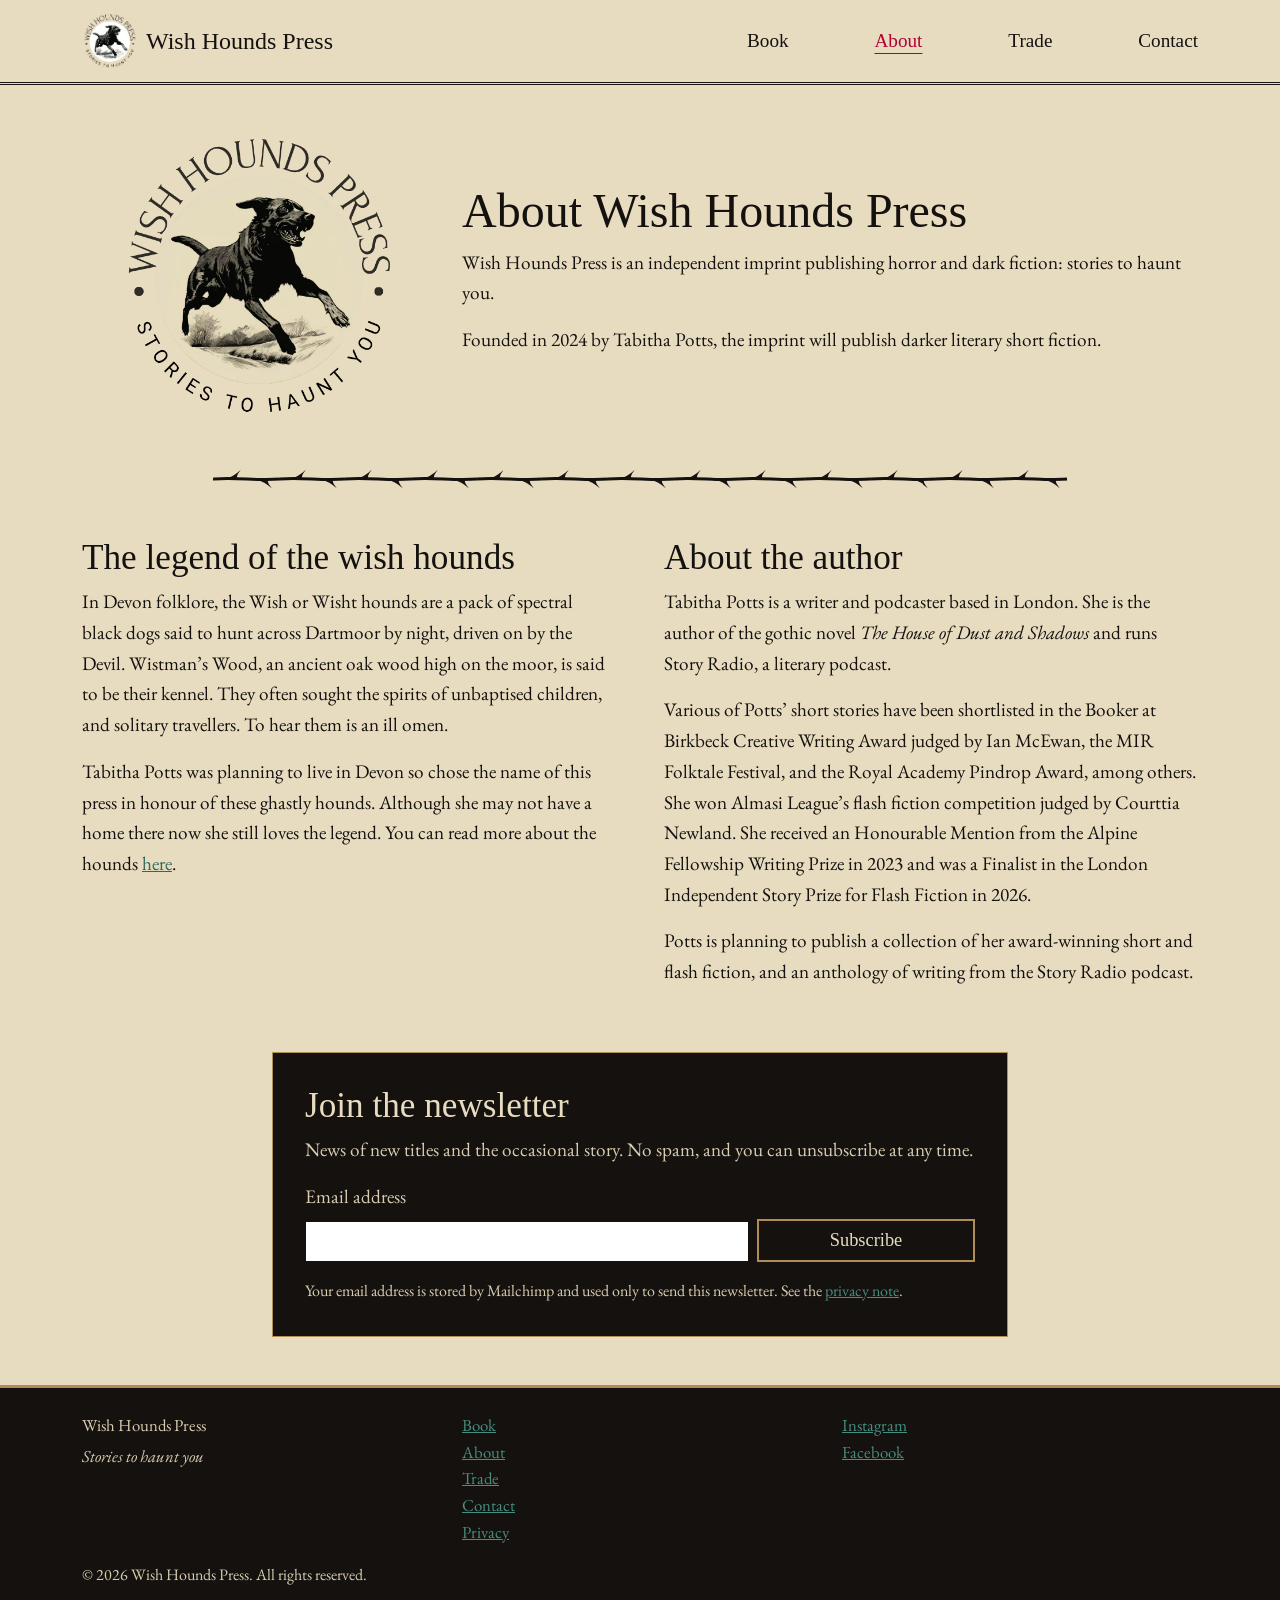
==== about.html @ b77624c5 "Updated text on about.html" ====
<!doctype html>
<html lang="en-GB">
  <head>
    <meta charset="UTF-8" />
    <meta name="viewport" content="width=device-width, initial-scale=1.0" />
    <meta
      name="description"
      content="About Wish Hounds Press, an independent horror imprint named after the ghostly hounds of the Devon moors. Join the newsletter for news of new titles."
    />
    <title>About | Wish Hounds Press</title>
    <link rel="icon" type="image/png" href="assets/images/favicon.png" />

    <!-- Google Fonts: IM Fell English (headings) and EB Garamond (body text) -->
    <link rel="preconnect" href="https://fonts.googleapis.com" />
    <link rel="preconnect" href="https://fonts.gstatic.com" crossorigin />
    <link
      href="https://fonts.googleapis.com/css2?family=EB+Garamond:ital,wght@0,400;0,600;1,400&amp;family=IM+Fell+English:ital@0;1&amp;display=swap"
      rel="stylesheet"
    />

    <!-- Bootstrap CSS first, then our own styles so that ours win -->
    <link
      href="https://cdn.jsdelivr.net/npm/bootstrap@5.3.9/dist/css/bootstrap.min.css"
      rel="stylesheet"
      integrity="sha384-yEPZ7jP9S0QKiUQ0m3jjsO4ProIW7wvR9gXkI7JOGa2XVsw53Yke2bsdkBbjmmiX"
      crossorigin="anonymous"
    />
    <link rel="stylesheet" href="assets/css/styles.css" />
  </head>

  <body>
    <a class="skip-link" href="#main">Skip to main content</a>

    <!-- ===== Header and navbar (the same on every page) ===== -->
    <header class="site-header">
      <nav class="navbar navbar-expand-md" aria-label="Main navigation">
        <div class="container">
          <a
            class="navbar-brand d-flex align-items-center gap-2"
            href="index.html"
          >
            <img
              src="assets/images/whp-logo-new.webp"
              alt=""
              width="56"
              height="56"
            />
            Wish Hounds Press
          </a>
          <button
            class="navbar-toggler"
            type="button"
            data-bs-toggle="collapse"
            data-bs-target="#main-nav"
            aria-controls="main-nav"
            aria-expanded="false"
            aria-label="Toggle navigation"
          >
            <span class="navbar-toggler-icon"></span>
          </button>
          <div class="collapse navbar-collapse" id="main-nav">
            <ul class="navbar-nav ms-auto">
              <li class="nav-item">
                <a class="nav-link" href="index.html">Book</a>
              </li>
              <li class="nav-item">
                <a class="nav-link active" aria-current="page" href="about.html"
                  >About</a
                >
              </li>
              <li class="nav-item">
                <a class="nav-link" href="trade.html">Trade</a>
              </li>
              <li class="nav-item">
                <a class="nav-link" href="contact.html">Contact</a>
              </li>
            </ul>
          </div>
        </div>
      </nav>
    </header>

    <main id="main">
      <section class="section" aria-labelledby="about-title">
        <div class="container">
          <div class="row align-items-center gy-4">
            <!-- Logo and text sit side by side from 992px (lg). Below that the
                 logo stacks above the text, because on tablets the narrow
                 column pushed the logo's lettering against the heading. -->
            <div class="col-lg-4 text-center">
              <img
                src="assets/images/whp-logo-new.webp"
                class="img-fluid about-logo"
                alt="Wish Hounds Press logo: a black hound running across moorland, ringed by the words Wish Hounds Press and Stories to haunt you"
                width="500"
                height="500"
              />
            </div>
            <div class="col-lg-8">
              <h1 id="about-title">About Wish Hounds Press</h1>
              <!-- TODO: this is draft copy. Edit it into your own words. -->
              <p>
                Wish Hounds Press is an independent imprint publishing horror
                and dark fiction: stories to haunt you.
              </p>
              <p>
                Founded in 2024 by Tabitha Potts, the imprint will publish darker literary short fiction.
              </p>
            </div>
          </div>
        </div>
      </section>

      <div class="divider" aria-hidden="true"></div>

      <!-- The legend and the author bio sit side by side from 992px (lg), and stack on
           smaller screens. Each column is its own <section> with its own heading,
           so screen readers still list them as two parts of the page.
           gx-lg-5 widens the gap between the columns; gy-5 spaces them when stacked. -->
      <div class="section">
        <div class="container">
          <div class="row gy-5 gx-lg-5">
            <section class="col-lg-6" aria-labelledby="legend-title">
              <h2 id="legend-title">The legend of the wish hounds</h2>
              <!-- TODO: draft copy from general folklore. Check it and rewrite in your own voice. -->
              <p>
                In Devon folklore, the Wish or Wisht hounds are a pack of
                spectral black dogs said to hunt across Dartmoor by night,
                driven on by the Devil. Wistman’s Wood, an ancient oak wood high
                on the moor, is said to be their kennel. They often sought the
                spirits of unbaptised children, and solitary travellers. To hear
                them is an ill omen.
              </p>
              <p>
                Tabitha Potts was planning to live in Devon so chose the name of
                this press in honour of these ghastly hounds. Although she may
                not have a home there now she still loves the legend. You can
                read more about the hounds
                <a
                  href="https://www.invisibleworks.co.uk/the-wisht-hunt-of-dartmoor/"
                  >here</a>.
              </p>
            </section>

            <section class="col-lg-6" aria-labelledby="author-title">
              <h2 id="author-title">About the author</h2>
              <!-- TODO: draft bio. Check every detail, and add an author photo if you would like one. -->
              <p>
                Tabitha Potts is a writer and podcaster based in London. She is
                the author of the gothic novel
                <em>The House of Dust and Shadows</em> and runs Story Radio, a
                literary podcast.
              </p>
              <p>
                Various of Potts’ short stories have been shortlisted in the
                Booker at Birkbeck Creative Writing Award judged by Ian McEwan,
                the MIR Folktale Festival, and the Royal Academy Pindrop Award,
                among others. She won Almasi League’s flash fiction competition
                judged by Courttia Newland. She received an Honourable Mention
                from the Alpine Fellowship Writing Prize in 2023 and was a
                Finalist in the London Independent Story Prize for Flash Fiction
                in 2026.
              </p>
              <p>
                Potts is planning to publish a collection of her award-winning
                short and flash fiction, and an anthology of writing from the
                Story Radio podcast.
              </p>
            </section>
          </div>
        </div>
      </div>

      <!-- ===== Newsletter (Mailchimp) ===== -->
      <section
        class="section pt-0"
        id="newsletter"
        aria-labelledby="newsletter-title"
      >
        <div class="container">
          <div class="row justify-content-center">
            <div class="col-lg-8">
              <div class="panel-dark">
                <h2 id="newsletter-title">Join the newsletter</h2>
                <p>
                  News of new titles and the occasional story. No spam, and you
                  can unsubscribe at any time.
                </p>

                <!-- TODO: this form does not send anything yet.
                                 In Mailchimp, go to Audience > Signup forms > Embedded forms and copy the form's "action" address.
                                 Paste it in place of the # below. Mailchimp expects the email field to be named EMAIL. -->
                <form action="#" method="post" target="_blank">
                  <div class="row g-2 align-items-end">
                    <div class="col-sm-8">
                      <label for="newsletter-email" class="form-label"
                        >Email address</label
                      >
                      <input
                        type="email"
                        class="form-control"
                        id="newsletter-email"
                        name="EMAIL"
                        autocomplete="email"
                        required
                      />
                    </div>
                    <div class="col-sm-4">
                      <button type="submit" class="btn btn-brass w-100">
                        Subscribe
                      </button>
                    </div>
                  </div>
                </form>

                <p class="small-print mt-3 mb-0">
                  Your email address is stored by Mailchimp and used only to
                  send this newsletter. See the
                  <a href="contact.html#privacy">privacy note</a>.
                </p>
              </div>
            </div>
          </div>
        </div>
      </section>
    </main>

    <!-- ===== Footer (the same on every page) ===== -->
    <footer class="site-footer py-4">
      <div class="container">
        <div class="row gy-3">
          <div class="col-md-4">
            <p class="mb-1">Wish Hounds Press</p>
            <p class="mb-0"><em>Stories to haunt you</em></p>
          </div>
          <div class="col-md-4">
            <ul class="list-unstyled mb-0">
              <li><a href="index.html">Book</a></li>
              <li><a href="about.html">About</a></li>
              <li><a href="trade.html">Trade</a></li>
              <li><a href="contact.html">Contact</a></li>
              <li><a href="contact.html#privacy">Privacy</a></li>
            </ul>
          </div>
          <div class="col-md-4">
            <!-- TODO: replace each # with the real profile address, and delete any you do not use -->
            <ul class="list-unstyled mb-0">
              <li>
                <a
                  href="#"
                  target="_blank"
                  rel="noopener"
                  aria-label="Wish Hounds Press on Instagram (opens in a new tab)"
                  >Instagram</a
                >
              </li>
              <li>
                <a
                  href="#"
                  target="_blank"
                  rel="noopener"
                  aria-label="Wish Hounds Press on Facebook (opens in a new tab)"
                  >Facebook</a
                >
              </li>
            </ul>
          </div>
        </div>
        <p class="small-print mt-3 mb-0">
          &copy; 2026 Wish Hounds Press. All rights reserved.
        </p>
      </div>
    </footer>

    <!-- Bootstrap JavaScript: needed for the mobile menu and the story modals -->
    <script
      src="https://cdn.jsdelivr.net/npm/bootstrap@5.3.9/dist/js/bootstrap.bundle.min.js"
      integrity="sha384-WyOxWvTyr1QaMPfiPJSv76iReVthorl5uWlFtZPyK0IEB0hGzo9y5Bp9mYanr8Bu"
      crossorigin="anonymous"
    ></script>
  </body>
</html>
---- assets/css/styles.css ----
/* ==========================================================================
   Wish Hounds Press: custom styles
   Bootstrap handles layout (grid, navbar, cards, modals).
   This file handles the "old book" look: colours, fonts and small details.
   ========================================================================== */

/* 1. Colour variables
   --------------------------------------------------------------------------
   Change a colour here and it changes everywhere it is used.

   Contrast rules (WCAG AA needs 4.5:1 for normal text):
   - near-black on parchment and parchment on near-black: 13.8:1
   - cover red on parchment: 5.3:1 (fine)
   - deep teal and deep brass on parchment: about 4.5:1 (fine, just)
   - brass on near-black: 6.1:1, cover teal on near-black: 4.9:1 (fine)
   - DO NOT use cover red as text on near-black
   - DO NOT use brass or cover teal as text on parchment
   - DO NOT use deep teal as text on soft parchment (3.9:1)
*/
:root {
    --parchment: #E8DCC0;
    --soft-parchment: #D8CDB0;
    --near-black: #14110F;
    --cover-red: #B10034;
    --deep-teal: #2F6B5C;
    --deep-brass: #7A5C2E;
    --brass: #B08D57;
    --cover-teal: #468F7E;

    --font-heading: "IM Fell English", Georgia, "Times New Roman", serif;
    --font-body: "EB Garamond", Georgia, "Times New Roman", serif;
}

/* 2. Base
   -------------------------------------------------------------------------- */
body {
    background-color: var(--parchment);
    color: var(--near-black);
    font-family: var(--font-body);
    font-size: 1.2rem;
    line-height: 1.6;
}

h1,
h2,
h3,
.navbar-brand {
    font-family: var(--font-heading);
}

h1 {
    font-size: 2.4rem;
}

h2 {
    font-size: 1.9rem;
}

a {
    color: var(--deep-teal);
}

a:hover,
a:focus {
    color: var(--cover-red);
}

/* A clear focus outline for keyboard users */
a:focus-visible,
button:focus-visible,
.btn:focus-visible,
input:focus-visible,
select:focus-visible,
textarea:focus-visible {
    outline: 3px solid var(--cover-red);
    outline-offset: 2px;
    box-shadow: none;
}

/* "Skip to main content" link: hidden until a keyboard user tabs to it */
.skip-link {
    position: absolute;
    left: -9999px;
    top: 0;
    background-color: var(--near-black);
    color: var(--parchment);
    padding: 0.5rem 1rem;
    z-index: 2000;
}

.skip-link:focus {
    left: 0;
    color: var(--parchment);
}

.section {
    padding-top: 3rem;
    padding-bottom: 3rem;
}

.tagline {
    color: var(--cover-red);
    font-family: var(--font-heading);
    font-style: italic;
    font-size: 1.4rem;
}

.small-print {
    font-size: 1rem;
}

/* 3. Ornamental divider
   --------------------------------------------------------------------------
   A thorny stem in the style of the cover's vines.
   A small SVG tile (a gently curving stem with one thorn above and one below)
   repeats along the line. It is used as a mask, so the colour comes from
   background-color and stays tied to the palette variables.
   The SVG is written into the CSS (a data URI) because browsers block masks
   loaded from separate files when the site is opened straight from disk.
   (A leaf cut from the cover is saved as assets/images/divider-leaf.webp
   for possible use elsewhere.)
*/
.divider {
    height: 20px;
    /* Two-thirds of the page width on wide screens, but never shorter
       than 30rem, and never wider than the screen on phones.
       Read from the inside out: max() picks the larger of 30rem and 2/3,
       then min() stops that going past 100%. */
    width: min(100%, max(30rem, 66.667%));
    margin: 0 auto;
    background-color: var(--near-black);
    mask-image: url("data:image/svg+xml,%3Csvg xmlns='http://www.w3.org/2000/svg' width='64' height='20' viewBox='0 0 64 20' preserveAspectRatio='none'%3E%3Cpath d='M0 10C21 8 43 12 64 10' fill='none' stroke='black' stroke-width='3'/%3E%3Cpath d='M11 9.8Q19 7.8 26 0.8Q21 7.4 22.5 9.3Z'/%3E%3Cpath d='M41 10.7Q49 12.6 56 19.2Q51 12.7 52.5 10.7Z'/%3E%3C/svg%3E");
    /* "round" stretches the tiles slightly so a whole number fits,
       which avoids half-thorns at the ends */
    mask-repeat: round no-repeat;
    mask-size: 64px 20px;
    mask-position: center;
}

/* 4. Navbar
   -------------------------------------------------------------------------- */
.site-header {
    border-bottom: 3px double var(--near-black);
}

.navbar-brand {
    color: var(--near-black);
    font-size: 1.5rem;
}

.navbar-brand img {
    /* Lets the logo's white background blend into the parchment */
    mix-blend-mode: multiply;
}

.navbar .nav-link {
    color: var(--near-black);
    font-family: var(--font-heading);
    font-size: 1.2rem;
}

.navbar .nav-link:hover,
.navbar .nav-link:focus,
.navbar .nav-link.active {
    color: var(--cover-red);
}

.navbar .nav-link.active {
    text-decoration: underline;
    text-underline-offset: 0.3em;
}

.navbar-toggler {
    border-color: var(--near-black);
}

/* Tablets: a little more space between the nav links */
@media (min-width: 768px) {
    .navbar-nav {
        gap: 0.75rem;
    }
}

/* Large screens: the nav spans the same width as the right-hand column
   of the Trade page (col-lg-5), so "Book" lines up with the start of that
   column and the links spread out evenly across it.
   container-type lets cqw measure the container's width:
   100cqw is the full content width, and the column starts 7/12 of the way
   across (allowing for Bootstrap's 1.5rem gutter). */
@media (min-width: 992px) {
    .site-header .navbar > .container {
        container-type: inline-size;
    }

    .navbar-nav {
        width: calc(100cqw - 7 / 12 * (100cqw + 1.5rem));
        justify-content: space-between;
        gap: 0;
    }

    /* Remove the outer padding so the text sits on the column edges */
    .navbar-expand-md .navbar-nav .nav-item:first-child .nav-link {
        padding-left: 0;
    }

    .navbar-expand-md .navbar-nav .nav-item:last-child .nav-link {
        padding-right: 0;
    }
}

/* 5. Buttons
   -------------------------------------------------------------------------- */
.btn {
    font-family: var(--font-heading);
    font-size: 1.15rem;
    border-radius: 0;
}

/* Main call to action: parchment text on cover red (5.3:1) */
.btn-buy {
    background-color: var(--cover-red);
    border: 2px solid var(--cover-red);
    color: var(--parchment);
}

.btn-buy:hover,
.btn-buy:focus {
    background-color: var(--near-black);
    border-color: var(--near-black);
    color: var(--parchment);
}

/* Secondary button for use on parchment */
.btn-outline-ink {
    background-color: transparent;
    border: 2px solid var(--near-black);
    color: var(--near-black);
}

.btn-outline-ink:hover,
.btn-outline-ink:focus {
    background-color: var(--near-black);
    color: var(--parchment);
}

/* Button for use on near-black cards and modals */
.btn-brass {
    background-color: transparent;
    border: 2px solid var(--brass);
    color: var(--parchment);
}

.btn-brass:hover,
.btn-brass:focus {
    background-color: var(--brass);
    border-color: var(--brass);
    color: var(--near-black);
}

/* The three buy buttons beside the cover.
   A flex column stretches its children by default, so all three buttons
   take the width of the column and match each other. min-width gives the
   short labels some presence. */
.buy-buttons {
    min-width: 9rem;
}

/* 6. Hero (top of the Book page)
   -------------------------------------------------------------------------- */
/* The video is portrait (9:16), like a phone screen.
   Its width is whichever is smaller: the full column, or the width that makes
   it 80% of the screen height. So it fills a phone but never overflows a laptop. */
.hero-figure {
    width: min(100%, calc(80vh * 9 / 16));
    width: min(100%, calc(80svh * 9 / 16)); /* svh ignores the phone's address bar; older browsers use the line above */
    margin-inline: auto;
}

.hero-video {
    aspect-ratio: 9 / 16;
    border: 2px solid var(--near-black);
    background-color: var(--near-black);
}

.hero-video video {
    display: block;
    width: 100%;
    height: 100%;
    object-fit: cover;
}

/* Book cover beside the buy buttons.
   A fixed width keeps it small; height: auto keeps the cover's proportions.
   The border and shadow lift it off the parchment like a real book. */
.buy-cover {
    width: 140px;
    height: auto;
    flex-shrink: 0; /* stops the cover being squeezed on narrow screens */
    border: 1px solid var(--near-black);
    box-shadow: 4px 4px 0 rgba(20, 17, 15, 0.25);
}

@media (min-width: 768px) {
    .buy-cover {
        width: 160px;
    }
}

/* Reviews (the slides in the hero reviews slider).
   Bootstrap's blockquote classes set the size; these lines add the old-book look:
   a brass rule down the left, italic quote text and a near-black source line. */
.review {
    margin: 1.5rem 0;
    padding-left: 1rem;
    border-left: 3px solid var(--deep-brass);
}

.review .blockquote {
    font-style: italic;
}

/* Centred reviews: a side rule looks lopsided on centred text,
   so use short brass rules above and below the quote instead. */
.text-center .review {
    padding: 1rem 0;
    border-left: none;
    border-top: 1px solid var(--deep-brass);
    border-bottom: 1px solid var(--deep-brass);
    max-width: 34rem;
    margin-left: auto;
    margin-right: auto;
}

.review .blockquote p:last-child {
    margin-bottom: 0;
}

.review .blockquote-footer {
    color: var(--near-black);
    margin-bottom: 0;
}

/* Reviews slider: the old-book look.
   No rules above or below: the quote marks frame each review, and the thorn
   divider below the hero already separates it from the next section.
   The single rules on each review are switched off inside the slider. */
.review-carousel {
    max-width: 34rem;
    margin-left: auto;
    margin-right: auto;
    padding: 1rem 0 1.5rem;
}

.review-carousel .review,
.text-center .review-carousel .review {
    margin: 0;
    width: 100%;
    padding: 0 2.75rem; /* room for the arrows, so they never sit on the text */
    border: none;
}

/* A fixed minimum height, with the quote centred inside it,
   stops the page jumping when a longer or shorter quote fades in. */
.review-carousel .carousel-item {
    min-height: 21rem; /* phones: the longest quote wraps onto more lines */
}

@media (min-width: 576px) {
    .review-carousel .carousel-item {
        min-height: 15rem;
    }
}

.review-carousel .carousel-item.active,
.review-carousel .carousel-item-next,
.review-carousel .carousel-item-prev {
    display: flex;
    align-items: center;
    justify-content: center;
}

/* Large brass quotation marks in the heading font: an opening mark in the
   top-left corner and a closing mark in the bottom-right corner, framing the quote.
   The padding makes room for them above and below the text.
   The second content line ("/ empty") tells screen readers not to read them out;
   older browsers ignore that line and use the first. */
.review-carousel .blockquote {
    position: relative;
    padding: 1.75rem 1.25rem;
    margin-bottom: 0.5rem;
}

.review-carousel .blockquote::before,
.review-carousel .blockquote::after {
    position: absolute;
    font-family: var(--font-heading);
    font-size: 3.5rem;
    line-height: 1;
    color: var(--brass);
}

.review-carousel .blockquote::before {
    content: "\201C";
    content: "\201C" / "";
    top: -0.25rem;
    left: 0;
}

.review-carousel .blockquote::after {
    content: "\201D";
    content: "\201D" / "";
    bottom: -1.6rem;
    right: 0;
}

/* Small capitals for the source line, as in old printed books.
   Bootstrap puts a dash before every blockquote-footer; content: none removes it. */
.review-carousel .blockquote-footer {
    font-variant: small-caps;
    letter-spacing: 0.03em;
    margin-top: 0.5rem;
}

.review-carousel .blockquote-footer::before {
    content: none;
}

/* Narrow arrows in deep brass. Bootstrap's arrows are white SVG pictures set as
   background images, so we swap in the same arrow shapes filled with deep brass (%237A5C2E
   is #7A5C2E written for a URL). Full opacity keeps them clear enough to see (WCAG 1.4.11). */
.review-carousel .carousel-control-prev,
.review-carousel .carousel-control-next {
    width: 2.5rem;
    opacity: 0.85;
}

.review-carousel .carousel-control-prev:hover,
.review-carousel .carousel-control-next:hover,
.review-carousel .carousel-control-prev:focus,
.review-carousel .carousel-control-next:focus {
    opacity: 1;
}

.review-carousel .carousel-control-prev-icon {
    background-image: url("data:image/svg+xml,%3csvg xmlns='http://www.w3.org/2000/svg' viewBox='0 0 16 16' fill='%237A5C2E'%3e%3cpath d='M11.354 1.646a.5.5 0 0 1 0 .708L5.707 8l5.647 5.646a.5.5 0 0 1-.708.708l-6-6a.5.5 0 0 1 0-.708l6-6a.5.5 0 0 1 .708 0'/%3e%3c/svg%3e");
}

.review-carousel .carousel-control-next-icon {
    background-image: url("data:image/svg+xml,%3csvg xmlns='http://www.w3.org/2000/svg' viewBox='0 0 16 16' fill='%237A5C2E'%3e%3cpath d='M4.646 1.646a.5.5 0 0 1 .708 0l6 6a.5.5 0 0 1 0 .708l-6 6a.5.5 0 0 1-.708-.708L10.293 8 4.646 2.354a.5.5 0 0 1 0-.708'/%3e%3c/svg%3e");
}

.review-carousel .carousel-control-prev-icon,
.review-carousel .carousel-control-next-icon {
    width: 1.5rem;
    height: 1.5rem;
}

/* Dots: moved below the quote (Bootstrap places them on top of the slide)
   and turned into crow feathers: an outline feather for each review,
   and a solid one for the review on show.
   The feather is an SVG used as a mask on ::before, so the colour comes from
   background-color (deep brass, clear enough to see: WCAG 1.4.11). The mask sits
   on ::before rather than the button so it never clips the keyboard focus outline.
   Each button is 24px square, big enough to tap (WCAG 2.5.8). */
.review-carousel .carousel-indicators {
    position: static;
    margin: 0.75rem 0 0;
    gap: 0.5rem;
}

.review-carousel .carousel-indicators [data-bs-target] {
    position: relative;
    width: 1.5rem;
    height: 1.5rem;
    margin: 0;
    border: 0;
    background-color: transparent;
    opacity: 1;
    transition: transform 0.2s ease;
}

.review-carousel .carousel-indicators [data-bs-target]::before {
    content: "";
    position: absolute;
    inset: 0;
    background-color: var(--deep-brass);
    -webkit-mask: url("data:image/svg+xml,%3Csvg xmlns='http://www.w3.org/2000/svg' viewBox='0 0 24 24' fill='none' stroke='black' stroke-width='1.2' stroke-linejoin='round' stroke-linecap='round'%3E%3Cg transform='rotate(30 12 12)'%3E%3Cpath d='M12.4 2C16 5 16.8 9 15.6 11L13.6 11.6L15.4 12.6C14.8 15.5 13.8 17.6 12.4 19Z'/%3E%3Cpath d='M11.6 2.5C8.4 5.5 7.8 8.5 8.4 10L10.4 10.4L8.6 11.8C9 14.5 10.2 17 11.6 19Z'/%3E%3Cpath d='M12 19V23'/%3E%3C/g%3E%3C/svg%3E") center / contain no-repeat;
    mask: url("data:image/svg+xml,%3Csvg xmlns='http://www.w3.org/2000/svg' viewBox='0 0 24 24' fill='none' stroke='black' stroke-width='1.2' stroke-linejoin='round' stroke-linecap='round'%3E%3Cg transform='rotate(30 12 12)'%3E%3Cpath d='M12.4 2C16 5 16.8 9 15.6 11L13.6 11.6L15.4 12.6C14.8 15.5 13.8 17.6 12.4 19Z'/%3E%3Cpath d='M11.6 2.5C8.4 5.5 7.8 8.5 8.4 10L10.4 10.4L8.6 11.8C9 14.5 10.2 17 11.6 19Z'/%3E%3Cpath d='M12 19V23'/%3E%3C/g%3E%3C/svg%3E") center / contain no-repeat;
}

/* The review on show: the same feather, filled in */
.review-carousel .carousel-indicators .active::before {
    -webkit-mask: url("data:image/svg+xml,%3Csvg xmlns='http://www.w3.org/2000/svg' viewBox='0 0 24 24' fill='black'%3E%3Cg transform='rotate(30 12 12)'%3E%3Cpath d='M12.5 1.8C16.4 5 17.2 9 15.9 11.2L13.9 11.7L15.7 12.8C15 15.7 14 17.8 12.5 19.4Z'/%3E%3Cpath d='M11.5 2.2C8 5.4 7.4 8.5 8.1 10.1L10.1 10.5L8.3 11.9C8.7 14.7 10 17.2 11.5 19.4Z'/%3E%3Cpath d='M12 18.5V23' stroke='black' stroke-width='1.2' stroke-linecap='round'/%3E%3C/g%3E%3C/svg%3E") center / contain no-repeat;
    mask: url("data:image/svg+xml,%3Csvg xmlns='http://www.w3.org/2000/svg' viewBox='0 0 24 24' fill='black'%3E%3Cg transform='rotate(30 12 12)'%3E%3Cpath d='M12.5 1.8C16.4 5 17.2 9 15.9 11.2L13.9 11.7L15.7 12.8C15 15.7 14 17.8 12.5 19.4Z'/%3E%3Cpath d='M11.5 2.2C8 5.4 7.4 8.5 8.1 10.1L10.1 10.5L8.3 11.9C8.7 14.7 10 17.2 11.5 19.4Z'/%3E%3Cpath d='M12 18.5V23' stroke='black' stroke-width='1.2' stroke-linecap='round'/%3E%3C/g%3E%3C/svg%3E") center / contain no-repeat;
}

/* A little flutter when you point at a feather */
.review-carousel .carousel-indicators [data-bs-target]:hover {
    transform: rotate(-12deg);
}

@media (prefers-reduced-motion: reduce) {
    .review-carousel .carousel-indicators [data-bs-target] {
        transition: none;
    }
}

/* 7. Story cards
   -------------------------------------------------------------------------- */
.story-card {
    background-color: var(--near-black);
    color: var(--soft-parchment);
    border: 1px solid var(--brass);
    border-radius: 0;
}

.story-card .card-img-top {
    /* Keeps every title plate the same shape, even if the files differ slightly */
    aspect-ratio: 2 / 3;
    height: auto;
    object-fit: cover;
    background-color: var(--near-black);
    border-bottom: 3px solid var(--cover-teal);
    border-radius: 0;
}

.story-card .card-title {
    color: var(--parchment);
    font-size: 1.5rem;
}

/* 8. Story modals
   -------------------------------------------------------------------------- */
.story-modal .modal-content {
    background-color: var(--near-black);
    color: var(--soft-parchment);
    border: 1px solid var(--brass);
    border-radius: 0;
}

.story-modal .modal-header,
.story-modal .modal-footer {
    border-color: var(--brass);
}

.story-modal .modal-title {
    color: var(--parchment);
    font-size: 1.7rem;
}

/* Drop cap on the first paragraph of each sample */
.story-modal .modal-body p:first-of-type::first-letter {
    color: var(--brass);
    float: left;
    font-family: var(--font-heading);
    font-size: 3.4rem;
    line-height: 0.9;
    padding-right: 0.4rem;
}

/* Audio sample at the top of a story modal.
   color-scheme: dark asks the browser to draw its built-in player in dark colours,
   so it sits on the near-black modal. Brass on near-black passes contrast (6.1:1). */
.story-audio {
    margin: 0 0 1.5rem;
    padding-bottom: 1.25rem;
    border-bottom: 1px solid var(--brass);
}

.story-audio figcaption {
    color: var(--brass);
    font-family: var(--font-heading);
    margin-bottom: 0.5rem;
}

.story-audio audio {
    display: block;
    width: 100%;
    color-scheme: dark;
}

/* 9. Dark panel (coming soon, newsletter)
   -------------------------------------------------------------------------- */
.panel-dark {
    background-color: var(--near-black);
    color: var(--soft-parchment);
    border: 1px solid var(--brass);
    padding: 2rem;
}

.panel-dark h2,
.panel-dark h3 {
    color: var(--parchment);
}

.panel-dark a {
    color: var(--cover-teal);
}

.panel-dark a:hover,
.panel-dark a:focus {
    color: var(--parchment);
}

/* 10. About page
   -------------------------------------------------------------------------- */
.about-logo {
    max-width: 18rem;
    mix-blend-mode: multiply;
}

/* 11. Forms (newsletter and contact)
   -------------------------------------------------------------------------- */
.form-control,
.form-select {
    background-color: #fff;
    border: 1px solid var(--near-black);
    border-radius: 0;
    color: var(--near-black);
    font-family: var(--font-body);
    font-size: 1.15rem;
}

.form-control:focus,
.form-select:focus {
    border-color: var(--cover-red);
    box-shadow: none;
}

/* The success and error messages under the contact form */
.form-message {
    border: 2px solid var(--near-black);
    border-radius: 0;
    padding: 1rem;
}

.form-message-success {
    background-color: var(--deep-teal);
    color: var(--parchment);
}

.form-message-error {
    background-color: var(--cover-red);
    color: var(--parchment);
}

/* The trade information list */
.trade-list dt {
    font-family: var(--font-heading);
    font-weight: normal;
    color: var(--deep-brass);
}

/* 12. Footer
   -------------------------------------------------------------------------- */
.site-footer {
    background-color: var(--near-black);
    color: var(--soft-parchment);
    border-top: 3px solid var(--brass);
    font-size: 1.05rem;
}

.site-footer a {
    color: var(--cover-teal);
}

.site-footer a:hover,
.site-footer a:focus {
    color: var(--parchment);
}

/* 13. Larger screens
   --------------------------------------------------------------------------
   Mobile first: everything above is the phone layout.
   These rules only add to it on wider screens.
*/
@media (min-width: 768px) {
    h1 {
        font-size: 3rem;
    }

    h2 {
        font-size: 2.2rem;
    }
}

/* When six cards sit in one row they are narrow, so the text is a little smaller */
@media (min-width: 1400px) {
    .story-card .card-title {
        font-size: 1.3rem;
    }

    .story-card .card-text {
        font-size: 1.05rem;
    }
}
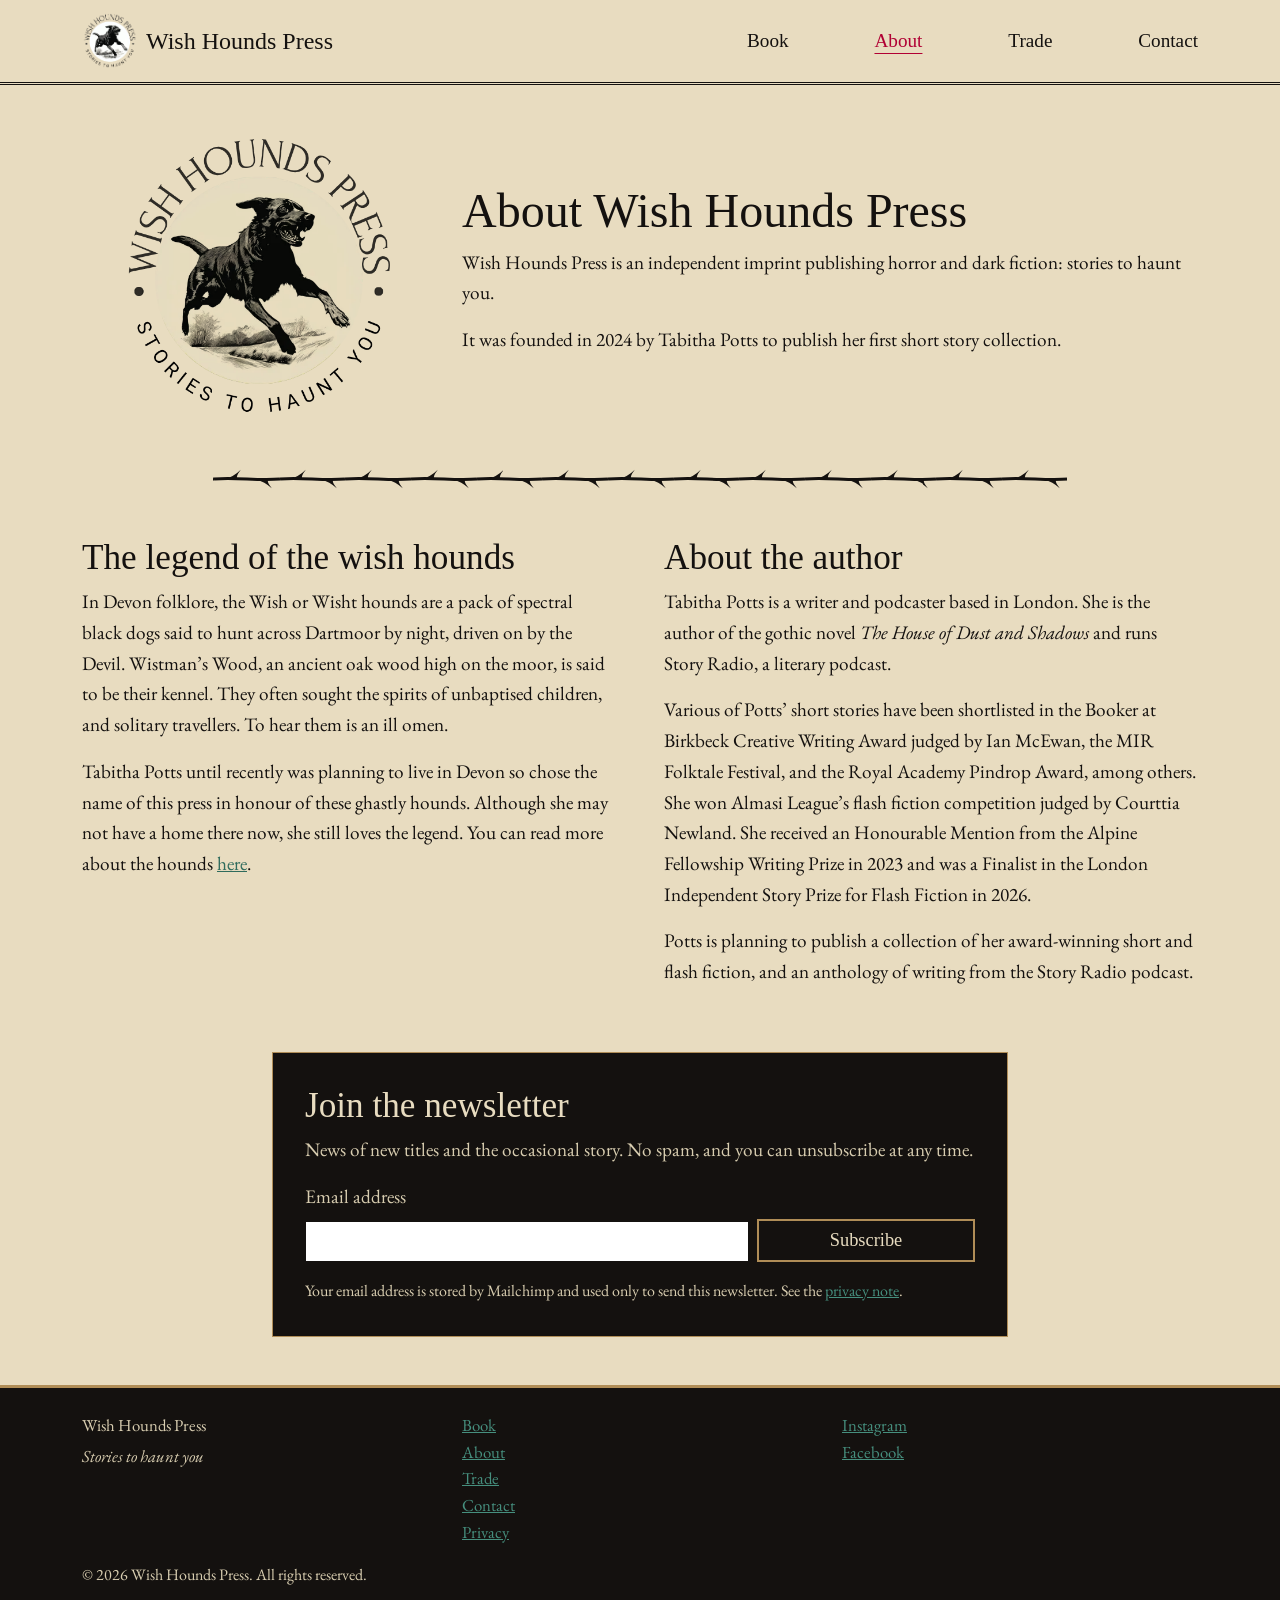
==== commit 3b2635d5: "Edit About page imprint and legend wording" ====
--- a/about.html
+++ b/about.html
@@ -104,7 +104,7 @@
                 and dark fiction: stories to haunt you.
               </p>
               <p>
-                Founded in 2024 by Tabitha Potts, the imprint will publish darker literary short fiction.
+                It was founded in 2024 by Tabitha Potts to publish her first short story collection.
               </p>
             </div>
           </div>
@@ -132,9 +132,9 @@
                 them is an ill omen.
               </p>
               <p>
-                Tabitha Potts was planning to live in Devon so chose the name of
+                Tabitha Potts until recently was planning to live in Devon so chose the name of
                 this press in honour of these ghastly hounds. Although she may
-                not have a home there now she still loves the legend. You can
+                not have a home there now, she still loves the legend. You can
                 read more about the hounds
                 <a
                   href="https://www.invisibleworks.co.uk/the-wisht-hunt-of-dartmoor/"
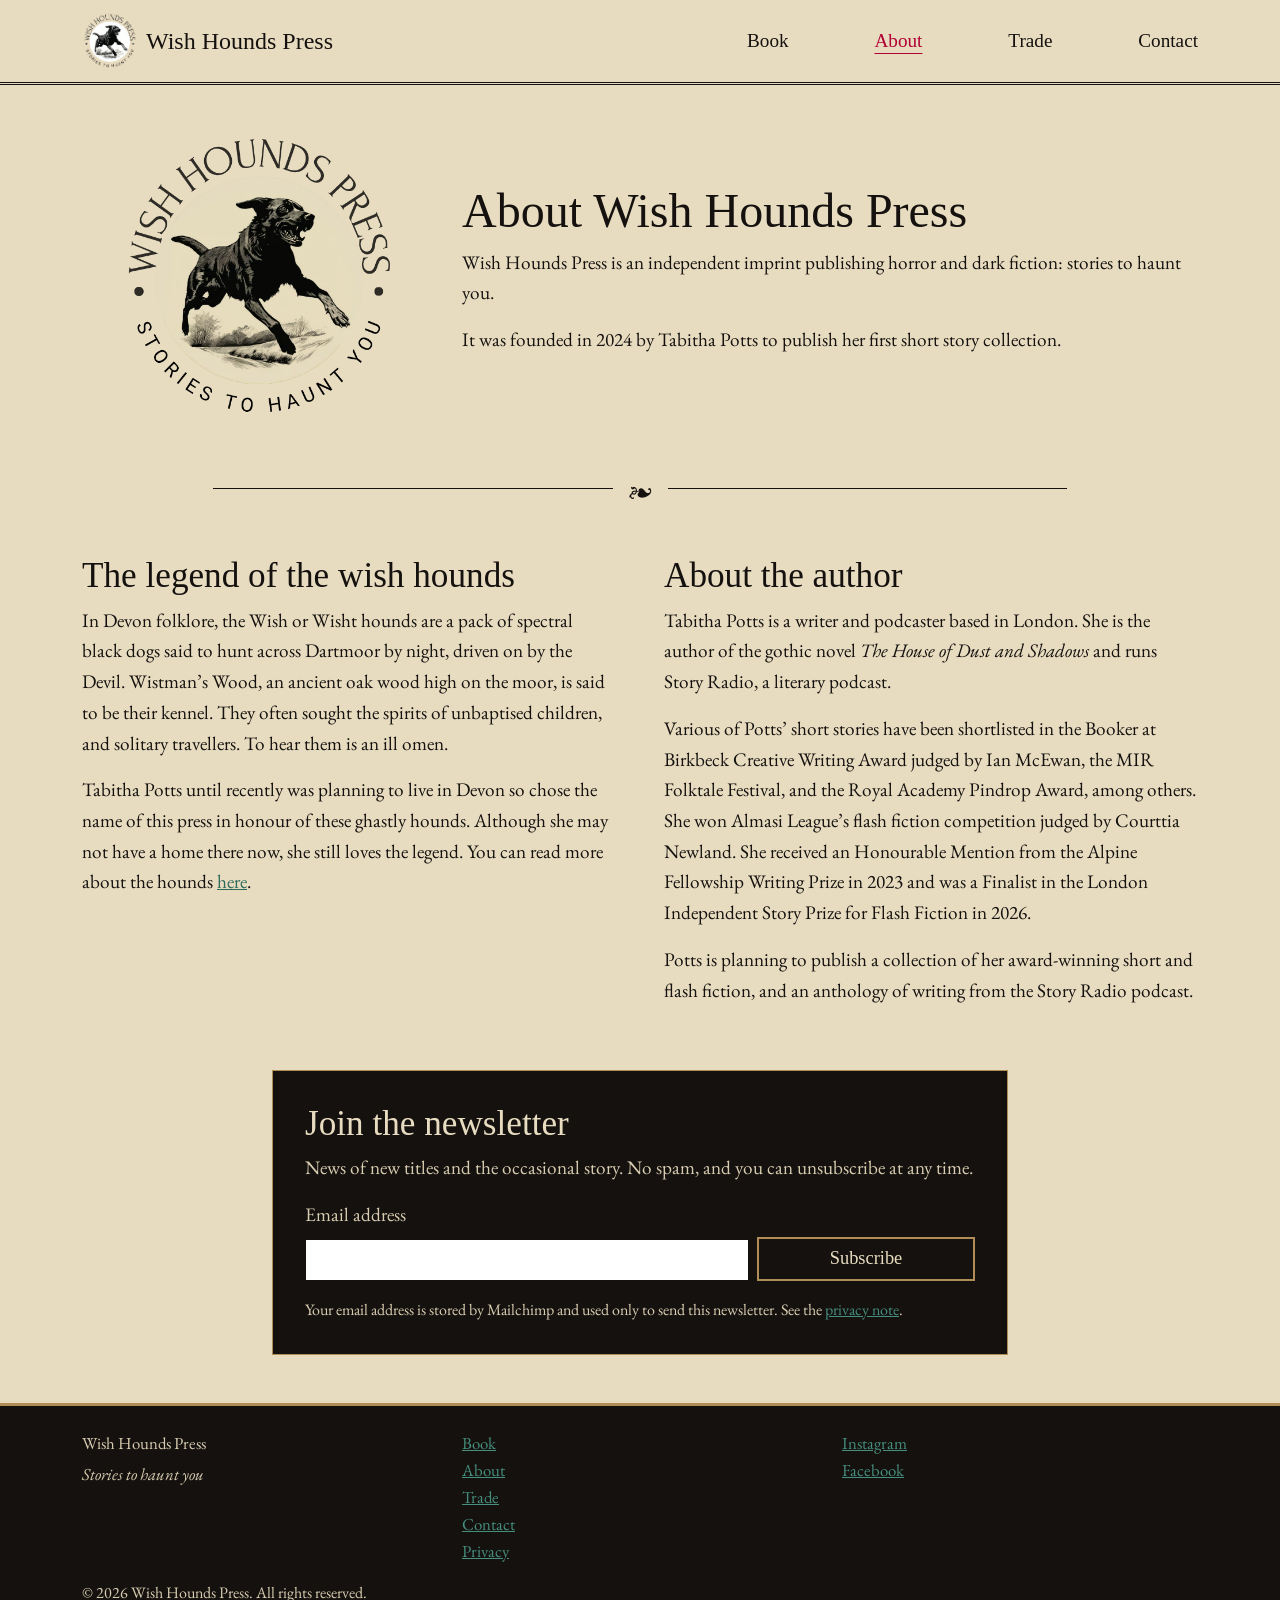
==== commit b1540586: "Swap the thorny stem divider back to a printer's flower rule The SVG mask was too complex to explain" ====
--- a/about.html
+++ b/about.html
@@ -111,7 +111,7 @@
         </div>
       </section>
 
-      <div class="divider" aria-hidden="true"></div>
+      <div class="divider" aria-hidden="true">&#10087;</div>
 
       <!-- The legend and the author bio sit side by side from 992px (lg), and stack on
            smaller screens. Each column is its own <section> with its own heading,
--- a/assets/css/styles.css
+++ b/assets/css/styles.css
@@ -111,30 +111,30 @@
 
 /* 3. Ornamental divider
    --------------------------------------------------------------------------
-   A thorny stem in the style of the cover's vines.
-   A small SVG tile (a gently curving stem with one thorn above and one below)
-   repeats along the line. It is used as a mask, so the colour comes from
-   background-color and stays tied to the palette variables.
-   The SVG is written into the CSS (a data URI) because browsers block masks
-   loaded from separate files when the site is opened straight from disk.
-   (A leaf cut from the cover is saved as assets/images/divider-leaf.webp
-   for possible use elsewhere.)
+   A plain rule with a printer's flower (the character ❧) in the middle.
+   display: flex lines up three things in a row: a line, the flower, a line.
+   ::before and ::after add an empty box on each side of the flower;
+   flex: 1 makes each box stretch to fill the space, and border-top draws the line.
 */
 .divider {
-    height: 20px;
+    display: flex;
+    align-items: center;
+    gap: 1rem;
+    color: var(--near-black);
+    font-size: 1.5rem; /* makes the flower larger */
     /* Two-thirds of the page width on wide screens, but never shorter
        than 30rem, and never wider than the screen on phones.
        Read from the inside out: max() picks the larger of 30rem and 2/3,
        then min() stops that going past 100%. */
     width: min(100%, max(30rem, 66.667%));
     margin: 0 auto;
-    background-color: var(--near-black);
-    mask-image: url("data:image/svg+xml,%3Csvg xmlns='http://www.w3.org/2000/svg' width='64' height='20' viewBox='0 0 64 20' preserveAspectRatio='none'%3E%3Cpath d='M0 10C21 8 43 12 64 10' fill='none' stroke='black' stroke-width='3'/%3E%3Cpath d='M11 9.8Q19 7.8 26 0.8Q21 7.4 22.5 9.3Z'/%3E%3Cpath d='M41 10.7Q49 12.6 56 19.2Q51 12.7 52.5 10.7Z'/%3E%3C/svg%3E");
-    /* "round" stretches the tiles slightly so a whole number fits,
-       which avoids half-thorns at the ends */
-    mask-repeat: round no-repeat;
-    mask-size: 64px 20px;
-    mask-position: center;
+}
+
+.divider::before,
+.divider::after {
+    content: "";
+    flex: 1;
+    border-top: 1px solid var(--near-black);
 }
 
 /* 4. Navbar
@@ -627,23 +627,6 @@
     box-shadow: none;
 }
 
-/* The success and error messages under the contact form */
-.form-message {
-    border: 2px solid var(--near-black);
-    border-radius: 0;
-    padding: 1rem;
-}
-
-.form-message-success {
-    background-color: var(--deep-teal);
-    color: var(--parchment);
-}
-
-.form-message-error {
-    background-color: var(--cover-red);
-    color: var(--parchment);
-}
-
 /* The trade information list */
 .trade-list dt {
     font-family: var(--font-heading);
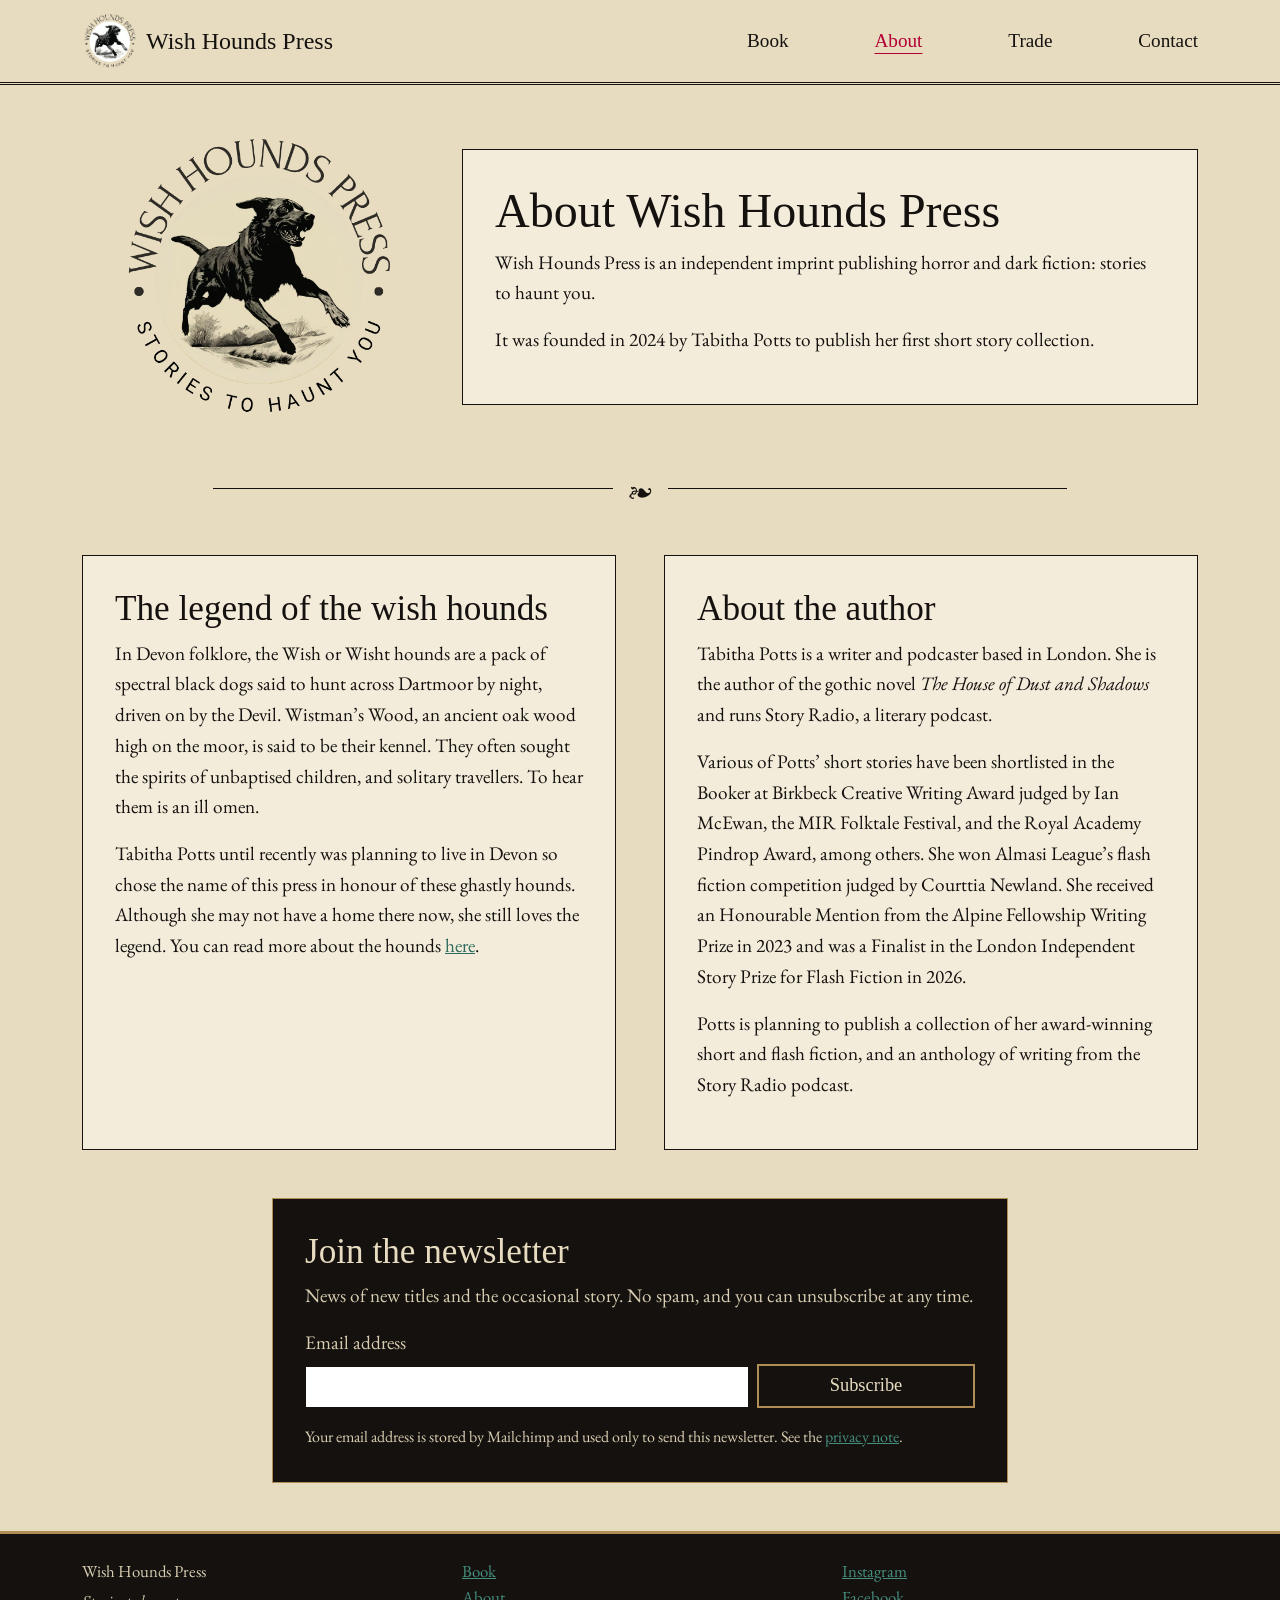
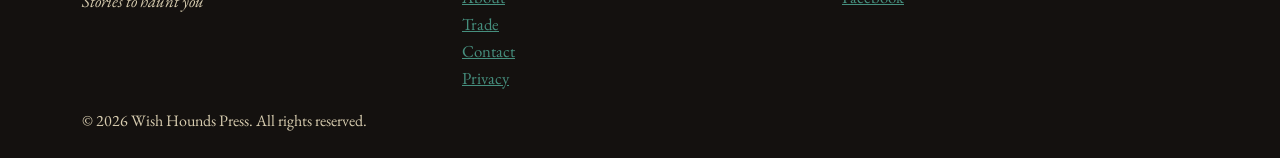
==== commit cc5c2224: "Add light parchment panels behind body text sections After teacher feedback that the body text looke" ====
--- a/about.html
+++ b/about.html
@@ -97,15 +97,17 @@
               />
             </div>
             <div class="col-lg-8">
-              <h1 id="about-title">About Wish Hounds Press</h1>
-              <!-- TODO: this is draft copy. Edit it into your own words. -->
-              <p>
-                Wish Hounds Press is an independent imprint publishing horror
-                and dark fiction: stories to haunt you.
-              </p>
-              <p>
-                It was founded in 2024 by Tabitha Potts to publish her first short story collection.
-              </p>
+              <div class="panel-light">
+                <h1 id="about-title">About Wish Hounds Press</h1>
+                <!-- TODO: this is draft copy. Edit it into your own words. -->
+                <p>
+                  Wish Hounds Press is an independent imprint publishing horror
+                  and dark fiction: stories to haunt you.
+                </p>
+                <p>
+                  It was founded in 2024 by Tabitha Potts to publish her first short story collection.
+                </p>
+              </div>
             </div>
           </div>
         </div>
@@ -121,51 +123,55 @@
         <div class="container">
           <div class="row gy-5 gx-lg-5">
             <section class="col-lg-6" aria-labelledby="legend-title">
-              <h2 id="legend-title">The legend of the wish hounds</h2>
-              <!-- TODO: draft copy from general folklore. Check it and rewrite in your own voice. -->
-              <p>
-                In Devon folklore, the Wish or Wisht hounds are a pack of
-                spectral black dogs said to hunt across Dartmoor by night,
-                driven on by the Devil. Wistman’s Wood, an ancient oak wood high
-                on the moor, is said to be their kennel. They often sought the
-                spirits of unbaptised children, and solitary travellers. To hear
-                them is an ill omen.
-              </p>
-              <p>
-                Tabitha Potts until recently was planning to live in Devon so chose the name of
-                this press in honour of these ghastly hounds. Although she may
-                not have a home there now, she still loves the legend. You can
-                read more about the hounds
-                <a
-                  href="https://www.invisibleworks.co.uk/the-wisht-hunt-of-dartmoor/"
-                  >here</a>.
-              </p>
+              <div class="panel-light h-100">
+                <h2 id="legend-title">The legend of the wish hounds</h2>
+                <!-- TODO: draft copy from general folklore. Check it and rewrite in your own voice. -->
+                <p>
+                  In Devon folklore, the Wish or Wisht hounds are a pack of
+                  spectral black dogs said to hunt across Dartmoor by night,
+                  driven on by the Devil. Wistman’s Wood, an ancient oak wood high
+                  on the moor, is said to be their kennel. They often sought the
+                  spirits of unbaptised children, and solitary travellers. To hear
+                  them is an ill omen.
+                </p>
+                <p>
+                  Tabitha Potts until recently was planning to live in Devon so chose the name of
+                  this press in honour of these ghastly hounds. Although she may
+                  not have a home there now, she still loves the legend. You can
+                  read more about the hounds
+                  <a
+                    href="https://www.invisibleworks.co.uk/the-wisht-hunt-of-dartmoor/"
+                    >here</a>.
+                </p>
+              </div>
             </section>
 
             <section class="col-lg-6" aria-labelledby="author-title">
-              <h2 id="author-title">About the author</h2>
-              <!-- TODO: draft bio. Check every detail, and add an author photo if you would like one. -->
-              <p>
-                Tabitha Potts is a writer and podcaster based in London. She is
-                the author of the gothic novel
-                <em>The House of Dust and Shadows</em> and runs Story Radio, a
-                literary podcast.
-              </p>
-              <p>
-                Various of Potts’ short stories have been shortlisted in the
-                Booker at Birkbeck Creative Writing Award judged by Ian McEwan,
-                the MIR Folktale Festival, and the Royal Academy Pindrop Award,
-                among others. She won Almasi League’s flash fiction competition
-                judged by Courttia Newland. She received an Honourable Mention
-                from the Alpine Fellowship Writing Prize in 2023 and was a
-                Finalist in the London Independent Story Prize for Flash Fiction
-                in 2026.
-              </p>
-              <p>
-                Potts is planning to publish a collection of her award-winning
-                short and flash fiction, and an anthology of writing from the
-                Story Radio podcast.
-              </p>
+              <div class="panel-light h-100">
+                <h2 id="author-title">About the author</h2>
+                <!-- TODO: draft bio. Check every detail, and add an author photo if you would like one. -->
+                <p>
+                  Tabitha Potts is a writer and podcaster based in London. She is
+                  the author of the gothic novel
+                  <em>The House of Dust and Shadows</em> and runs Story Radio, a
+                  literary podcast.
+                </p>
+                <p>
+                  Various of Potts’ short stories have been shortlisted in the
+                  Booker at Birkbeck Creative Writing Award judged by Ian McEwan,
+                  the MIR Folktale Festival, and the Royal Academy Pindrop Award,
+                  among others. She won Almasi League’s flash fiction competition
+                  judged by Courttia Newland. She received an Honourable Mention
+                  from the Alpine Fellowship Writing Prize in 2023 and was a
+                  Finalist in the London Independent Story Prize for Flash Fiction
+                  in 2026.
+                </p>
+                <p>
+                  Potts is planning to publish a collection of her award-winning
+                  short and flash fiction, and an anthology of writing from the
+                  Story Radio podcast.
+                </p>
+              </div>
             </section>
           </div>
         </div>
--- a/assets/css/styles.css
+++ b/assets/css/styles.css
@@ -20,6 +20,7 @@
 :root {
     --parchment: #E8DCC0;
     --soft-parchment: #D8CDB0;
+    --light-parchment: #F3ECDA;
     --near-black: #14110F;
     --cover-red: #B10034;
     --deep-teal: #2F6B5C;
@@ -602,6 +603,22 @@
     color: var(--parchment);
 }
 
+/* Light panel: a pale parchment box with a thin near-black rule around it,
+   matching the divider, so body text sits on the page instead of floating.
+   It goes on a div INSIDE a Bootstrap column, never on the column itself,
+   because the columns use their padding for the gaps between them. */
+.panel-light {
+    background-color: var(--light-parchment);
+    border: 1px solid var(--near-black);
+    padding: 1.5rem;
+}
+
+@media (min-width: 768px) {
+    .panel-light {
+        padding: 2rem;
+    }
+}
+
 /* 10. About page
    -------------------------------------------------------------------------- */
 .about-logo {
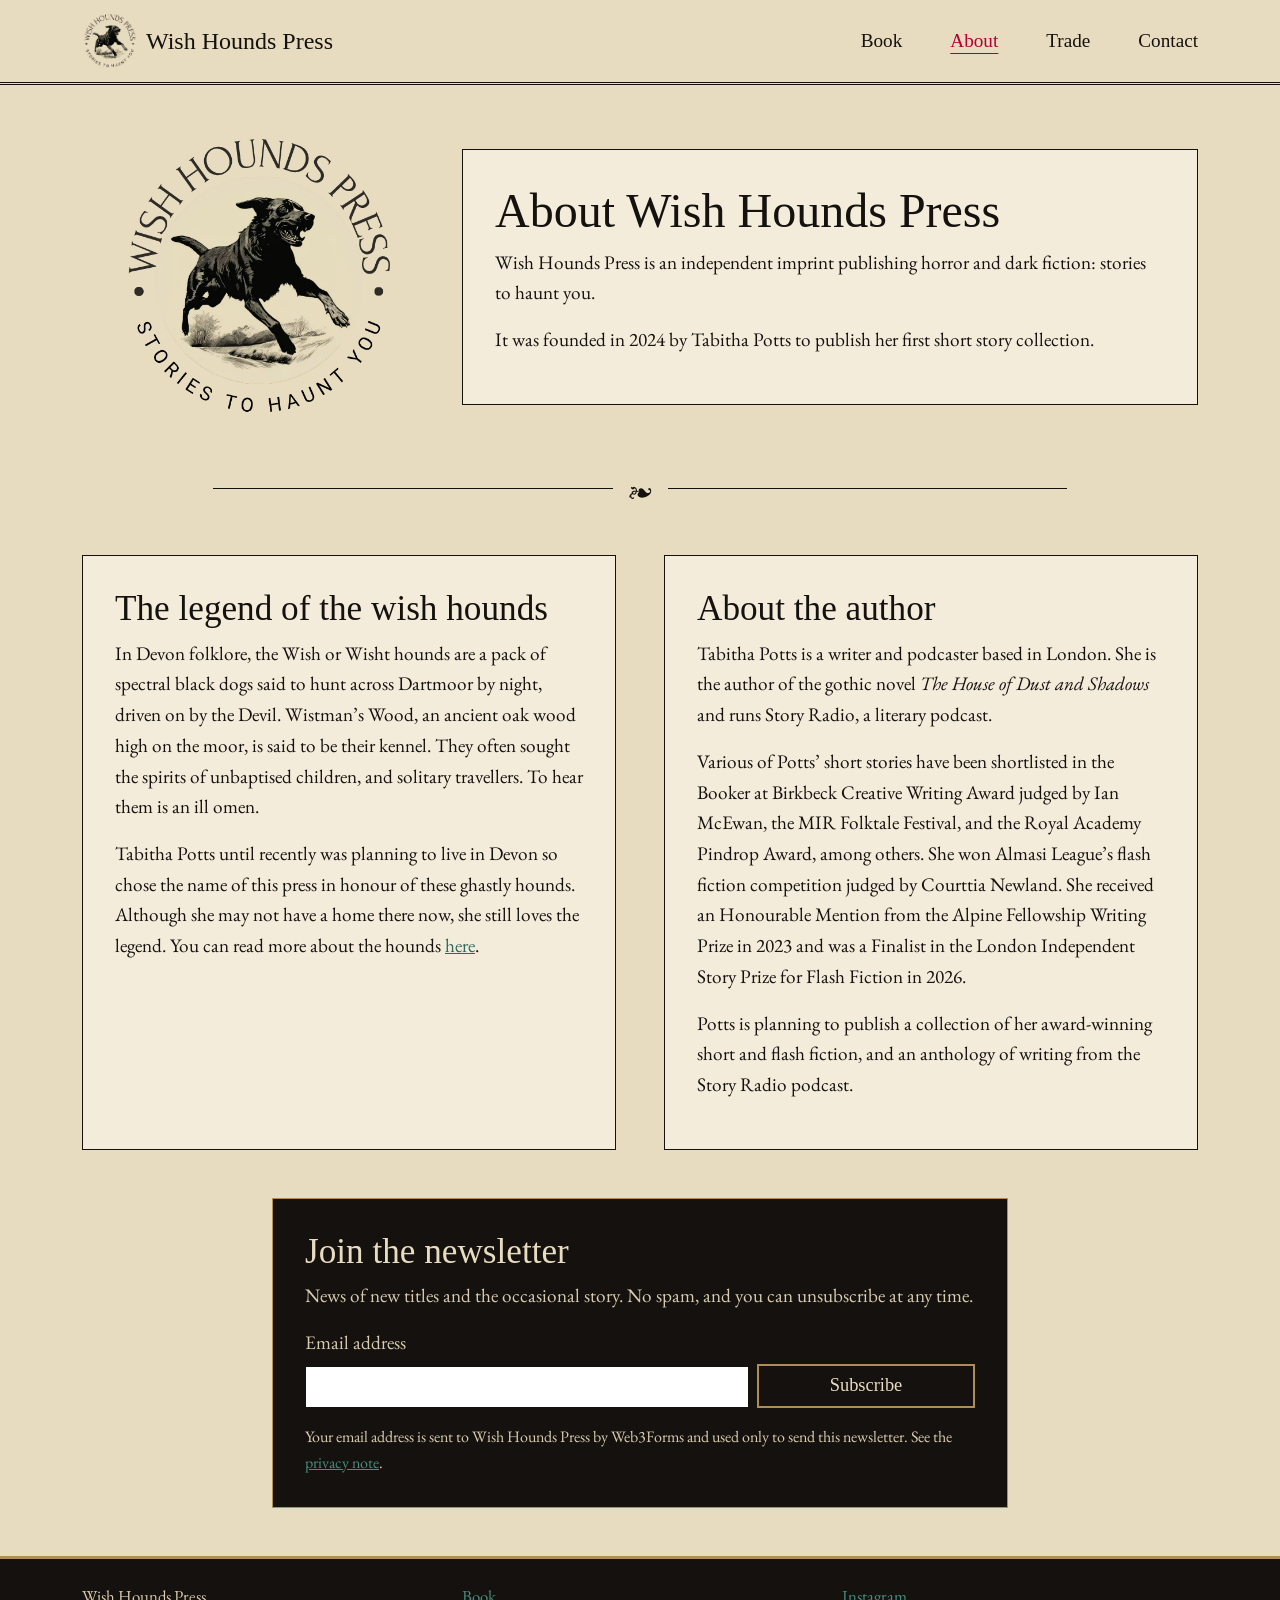
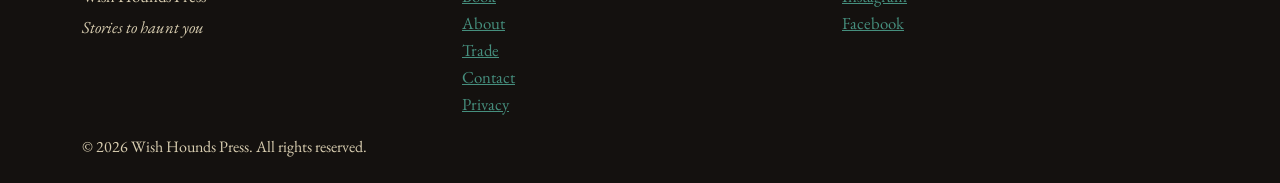
==== commit 967f8d88: "Send newsletter signups through Web3Forms instead of Mailchimp The newsletter form was never connect" ====
--- a/about.html
+++ b/about.html
@@ -177,7 +177,7 @@
         </div>
       </div>
 
-      <!-- ===== Newsletter (Mailchimp) ===== -->
+      <!-- ===== Newsletter (Web3Forms) ===== -->
       <section
         class="section pt-0"
         id="newsletter"
@@ -193,10 +193,32 @@
                   can unsubscribe at any time.
                 </p>
 
-                <!-- TODO: this form does not send anything yet.
-                                 In Mailchimp, go to Audience > Signup forms > Embedded forms and copy the form's "action" address.
-                                 Paste it in place of the # below. Mailchimp expects the email field to be named EMAIL. -->
-                <form action="#" method="post" target="_blank">
+                <!-- Works like the contact form, with no JavaScript: the browser sends the email address
+                     to Web3Forms, which emails it to us, then opens thank-you.html.
+                     We add each address to the mailing list by hand. -->
+                <form action="https://api.web3forms.com/submit" method="post">
+                  <input
+                    type="hidden"
+                    name="access_key"
+                    value="13659252-4d3a-4efe-9a9f-c3073955dd3c"
+                  />
+                  <input
+                    type="hidden"
+                    name="subject"
+                    value="New newsletter signup"
+                  />
+                  <input
+                    type="hidden"
+                    name="redirect"
+                    value="https://tabithapotts.github.io/wish-hounds-press/thank-you.html"
+                  />
+                  <!-- A hidden box that real visitors never tick; it catches spam robots -->
+                  <input
+                    type="checkbox"
+                    name="botcheck"
+                    class="d-none"
+                    tabindex="-1"
+                  />
                   <div class="row g-2 align-items-end">
                     <div class="col-sm-8">
                       <label for="newsletter-email" class="form-label"
@@ -206,7 +228,7 @@
                         type="email"
                         class="form-control"
                         id="newsletter-email"
-                        name="EMAIL"
+                        name="email"
                         autocomplete="email"
                         required
                       />
@@ -220,8 +242,8 @@
                 </form>
 
                 <p class="small-print mt-3 mb-0">
-                  Your email address is stored by Mailchimp and used only to
-                  send this newsletter. See the
+                  Your email address is sent to Wish Hounds Press by Web3Forms
+                  and used only to send this newsletter. See the
                   <a href="contact.html#privacy">privacy note</a>.
                 </p>
               </div>
--- a/assets/css/styles.css
+++ b/assets/css/styles.css
@@ -182,28 +182,14 @@
     }
 }
 
-/* Large screens: the nav spans the same width as the right-hand column
-   of the Trade page (col-lg-5), so "Book" lines up with the start of that
-   column and the links spread out evenly across it.
-   container-type lets cqw measure the container's width:
-   100cqw is the full content width, and the column starts 7/12 of the way
-   across (allowing for Bootstrap's 1.5rem gutter). */
+/* Large screens: more space between the nav links */
 @media (min-width: 992px) {
-    .site-header .navbar > .container {
-        container-type: inline-size;
-    }
-
     .navbar-nav {
-        width: calc(100cqw - 7 / 12 * (100cqw + 1.5rem));
-        justify-content: space-between;
-        gap: 0;
-    }
-
-    /* Remove the outer padding so the text sits on the column edges */
-    .navbar-expand-md .navbar-nav .nav-item:first-child .nav-link {
-        padding-left: 0;
-    }
-
+        gap: 2rem;
+    }
+
+    /* Remove the padding after the last link so "Contact" lines up
+       with the right-hand edge of the page content */
     .navbar-expand-md .navbar-nav .nav-item:last-child .nav-link {
         padding-right: 0;
     }
@@ -426,9 +412,9 @@
     content: none;
 }
 
-/* Narrow arrows in deep brass. Bootstrap's arrows are white SVG pictures set as
-   background images, so we swap in the same arrow shapes filled with deep brass (%237A5C2E
-   is #7A5C2E written for a URL). Full opacity keeps them clear enough to see (WCAG 1.4.11). */
+/* Arrows: Bootstrap's arrows are white, which would not show on parchment.
+   The carousel-dark class in index.html is Bootstrap's own setting that turns them dark.
+   These rules only make the arrow buttons narrower and slightly see-through until hovered. */
 .review-carousel .carousel-control-prev,
 .review-carousel .carousel-control-next {
     width: 2.5rem;
@@ -442,14 +428,6 @@
     opacity: 1;
 }
 
-.review-carousel .carousel-control-prev-icon {
-    background-image: url("data:image/svg+xml,%3csvg xmlns='http://www.w3.org/2000/svg' viewBox='0 0 16 16' fill='%237A5C2E'%3e%3cpath d='M11.354 1.646a.5.5 0 0 1 0 .708L5.707 8l5.647 5.646a.5.5 0 0 1-.708.708l-6-6a.5.5 0 0 1 0-.708l6-6a.5.5 0 0 1 .708 0'/%3e%3c/svg%3e");
-}
-
-.review-carousel .carousel-control-next-icon {
-    background-image: url("data:image/svg+xml,%3csvg xmlns='http://www.w3.org/2000/svg' viewBox='0 0 16 16' fill='%237A5C2E'%3e%3cpath d='M4.646 1.646a.5.5 0 0 1 .708 0l6 6a.5.5 0 0 1 0 .708l-6 6a.5.5 0 0 1-.708-.708L10.293 8 4.646 2.354a.5.5 0 0 1 0-.708'/%3e%3c/svg%3e");
-}
-
 .review-carousel .carousel-control-prev-icon,
 .review-carousel .carousel-control-next-icon {
     width: 1.5rem;
@@ -457,53 +435,27 @@
 }
 
 /* Dots: moved below the quote (Bootstrap places them on top of the slide)
-   and turned into crow feathers: an outline feather for each review,
-   and a solid one for the review on show.
-   The feather is an SVG used as a mask on ::before, so the colour comes from
-   background-color (deep brass, clear enough to see: WCAG 1.4.11). The mask sits
-   on ::before rather than the button so it never clips the keyboard focus outline.
-   Each button is 24px square, big enough to tap (WCAG 2.5.8). */
+   and turned into small brass circles: an outline circle for each review,
+   and a filled one for the review on show.
+   (The earlier feather version is saved in originals/feather-indicators.css.) */
 .review-carousel .carousel-indicators {
     position: static;
     margin: 0.75rem 0 0;
-    gap: 0.5rem;
+    gap: 0.75rem;
 }
 
 .review-carousel .carousel-indicators [data-bs-target] {
-    position: relative;
-    width: 1.5rem;
-    height: 1.5rem;
+    width: 0.75rem;
+    height: 0.75rem;
     margin: 0;
-    border: 0;
-    background-color: transparent;
+    border-radius: 50%; /* turns the square into a circle */
+    border: 1px solid var(--deep-brass);
+    background-color: transparent; /* outline only */
     opacity: 1;
-    transition: transform 0.2s ease;
-}
-
-.review-carousel .carousel-indicators [data-bs-target]::before {
-    content: "";
-    position: absolute;
-    inset: 0;
-    background-color: var(--deep-brass);
-    -webkit-mask: url("data:image/svg+xml,%3Csvg xmlns='http://www.w3.org/2000/svg' viewBox='0 0 24 24' fill='none' stroke='black' stroke-width='1.2' stroke-linejoin='round' stroke-linecap='round'%3E%3Cg transform='rotate(30 12 12)'%3E%3Cpath d='M12.4 2C16 5 16.8 9 15.6 11L13.6 11.6L15.4 12.6C14.8 15.5 13.8 17.6 12.4 19Z'/%3E%3Cpath d='M11.6 2.5C8.4 5.5 7.8 8.5 8.4 10L10.4 10.4L8.6 11.8C9 14.5 10.2 17 11.6 19Z'/%3E%3Cpath d='M12 19V23'/%3E%3C/g%3E%3C/svg%3E") center / contain no-repeat;
-    mask: url("data:image/svg+xml,%3Csvg xmlns='http://www.w3.org/2000/svg' viewBox='0 0 24 24' fill='none' stroke='black' stroke-width='1.2' stroke-linejoin='round' stroke-linecap='round'%3E%3Cg transform='rotate(30 12 12)'%3E%3Cpath d='M12.4 2C16 5 16.8 9 15.6 11L13.6 11.6L15.4 12.6C14.8 15.5 13.8 17.6 12.4 19Z'/%3E%3Cpath d='M11.6 2.5C8.4 5.5 7.8 8.5 8.4 10L10.4 10.4L8.6 11.8C9 14.5 10.2 17 11.6 19Z'/%3E%3Cpath d='M12 19V23'/%3E%3C/g%3E%3C/svg%3E") center / contain no-repeat;
-}
-
-/* The review on show: the same feather, filled in */
-.review-carousel .carousel-indicators .active::before {
-    -webkit-mask: url("data:image/svg+xml,%3Csvg xmlns='http://www.w3.org/2000/svg' viewBox='0 0 24 24' fill='black'%3E%3Cg transform='rotate(30 12 12)'%3E%3Cpath d='M12.5 1.8C16.4 5 17.2 9 15.9 11.2L13.9 11.7L15.7 12.8C15 15.7 14 17.8 12.5 19.4Z'/%3E%3Cpath d='M11.5 2.2C8 5.4 7.4 8.5 8.1 10.1L10.1 10.5L8.3 11.9C8.7 14.7 10 17.2 11.5 19.4Z'/%3E%3Cpath d='M12 18.5V23' stroke='black' stroke-width='1.2' stroke-linecap='round'/%3E%3C/g%3E%3C/svg%3E") center / contain no-repeat;
-    mask: url("data:image/svg+xml,%3Csvg xmlns='http://www.w3.org/2000/svg' viewBox='0 0 24 24' fill='black'%3E%3Cg transform='rotate(30 12 12)'%3E%3Cpath d='M12.5 1.8C16.4 5 17.2 9 15.9 11.2L13.9 11.7L15.7 12.8C15 15.7 14 17.8 12.5 19.4Z'/%3E%3Cpath d='M11.5 2.2C8 5.4 7.4 8.5 8.1 10.1L10.1 10.5L8.3 11.9C8.7 14.7 10 17.2 11.5 19.4Z'/%3E%3Cpath d='M12 18.5V23' stroke='black' stroke-width='1.2' stroke-linecap='round'/%3E%3C/g%3E%3C/svg%3E") center / contain no-repeat;
-}
-
-/* A little flutter when you point at a feather */
-.review-carousel .carousel-indicators [data-bs-target]:hover {
-    transform: rotate(-12deg);
-}
-
-@media (prefers-reduced-motion: reduce) {
-    .review-carousel .carousel-indicators [data-bs-target] {
-        transition: none;
-    }
+}
+
+.review-carousel .carousel-indicators .active {
+    background-color: var(--deep-brass); /* filled for the review on show */
 }
 
 /* 7. Story cards
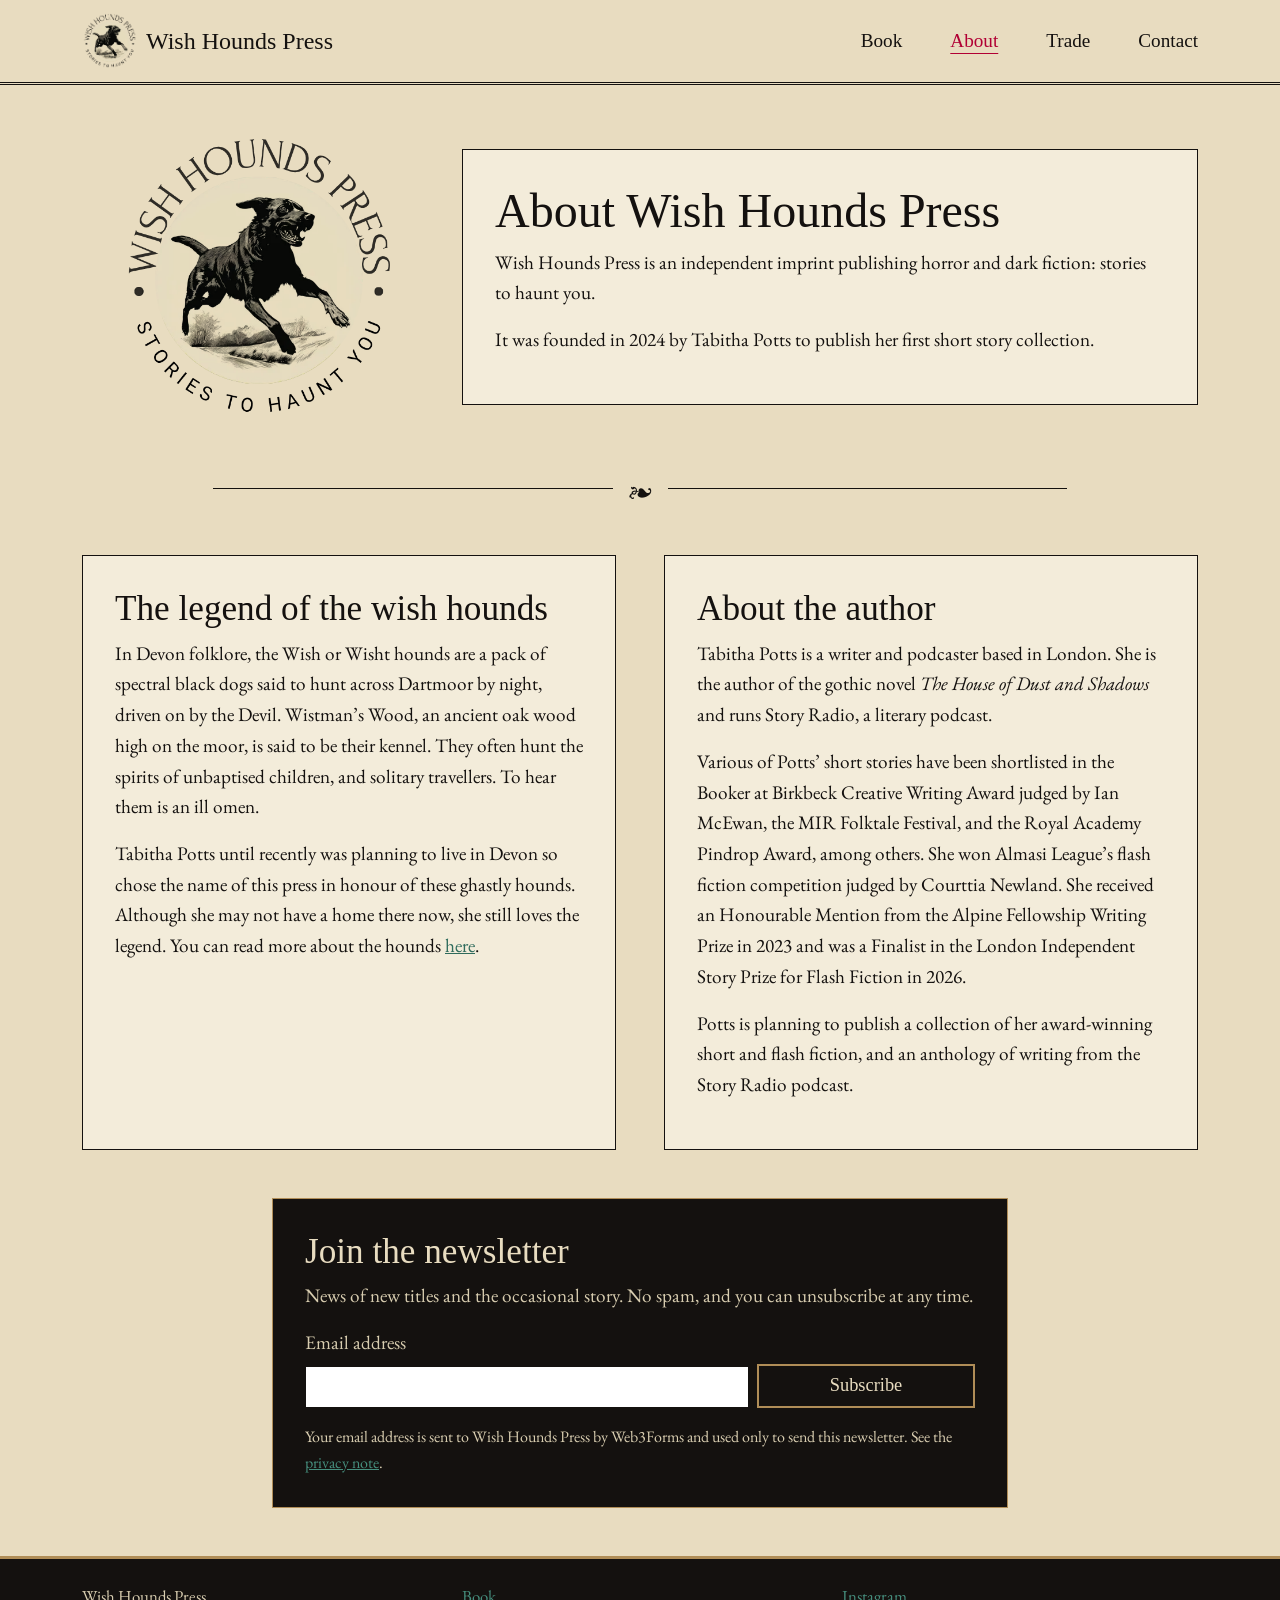
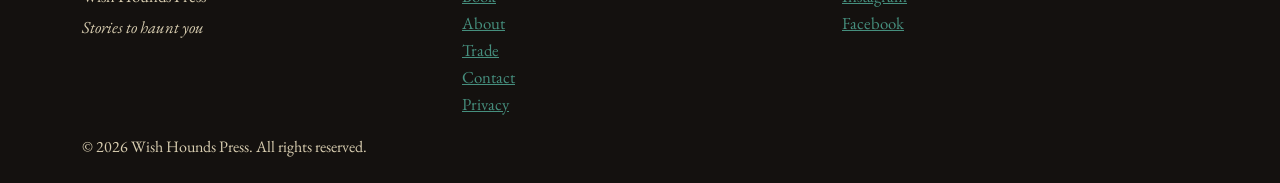
==== commit cce5d611: "Edit legend wording on About page" ====
--- a/about.html
+++ b/about.html
@@ -130,7 +130,7 @@
                   In Devon folklore, the Wish or Wisht hounds are a pack of
                   spectral black dogs said to hunt across Dartmoor by night,
                   driven on by the Devil. Wistman’s Wood, an ancient oak wood high
-                  on the moor, is said to be their kennel. They often sought the
+                  on the moor, is said to be their kennel. They often hunt the
                   spirits of unbaptised children, and solitary travellers. To hear
                   them is an ill omen.
                 </p>
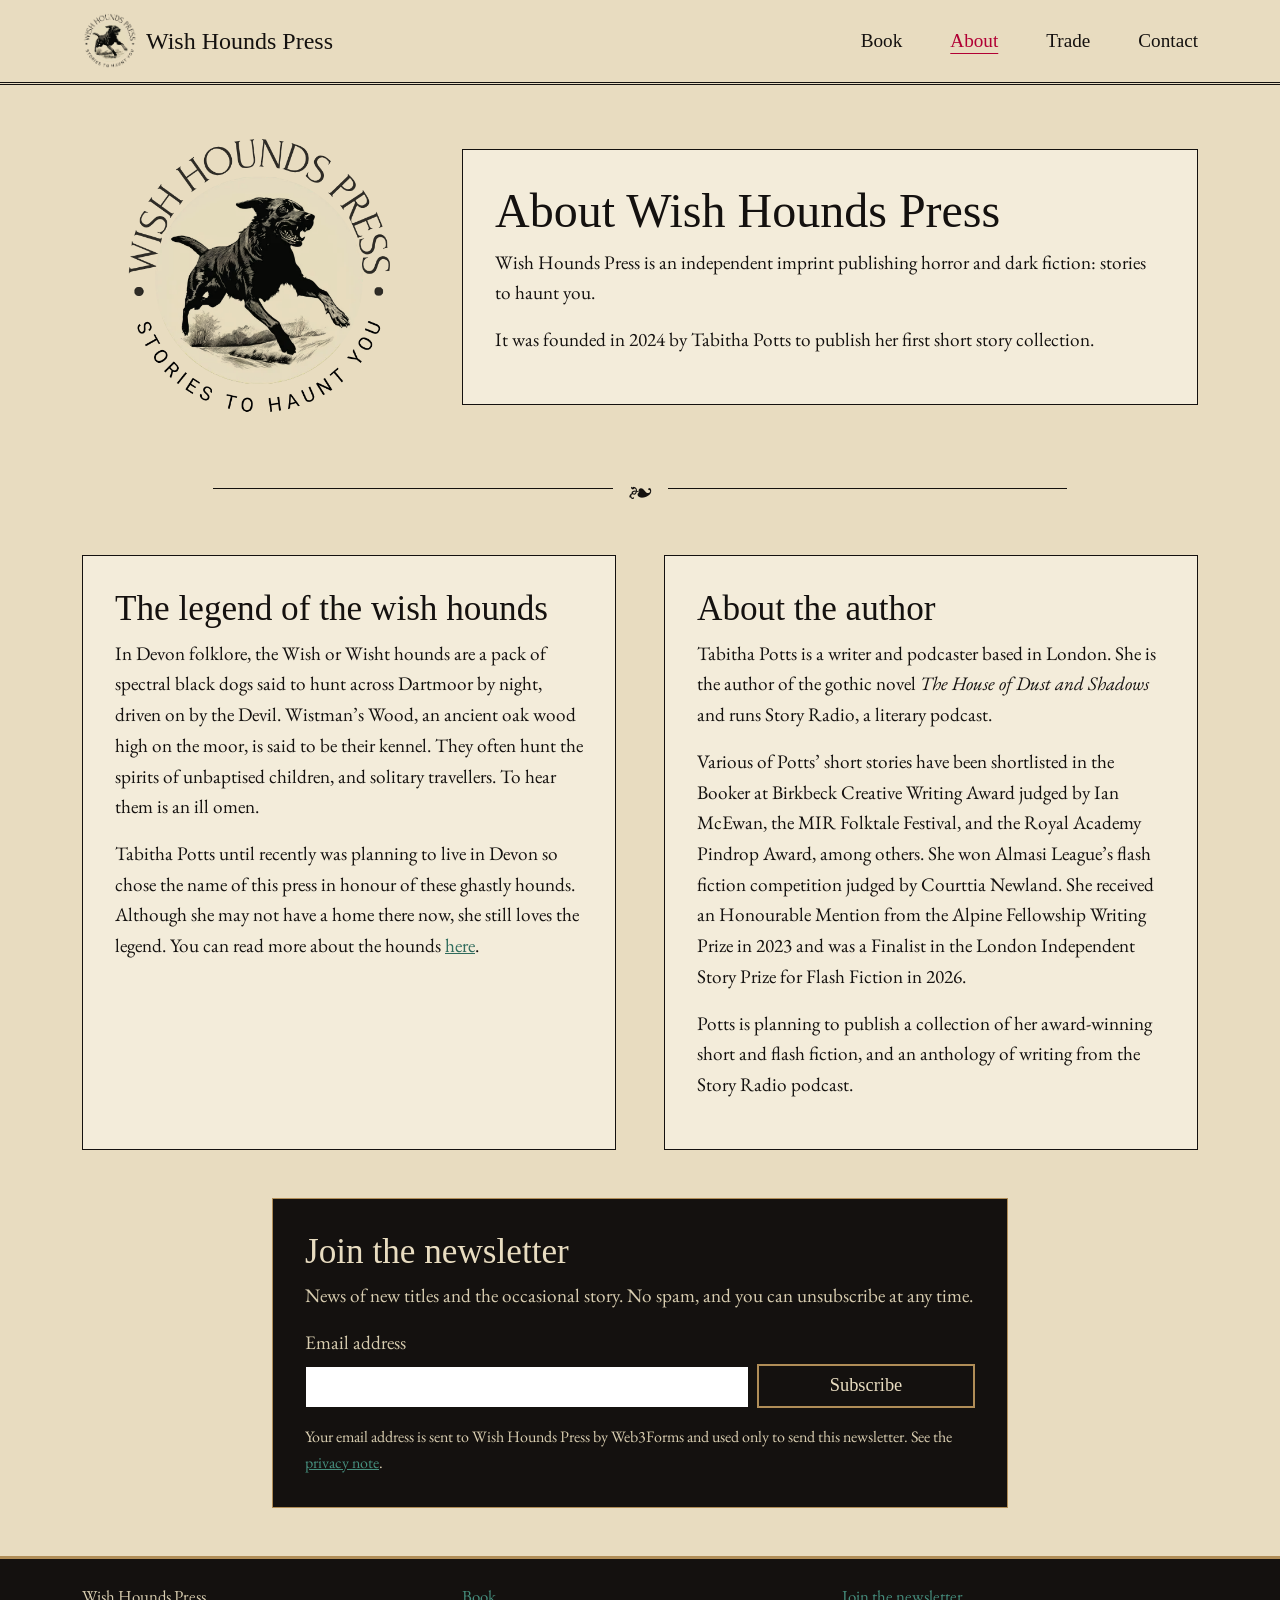
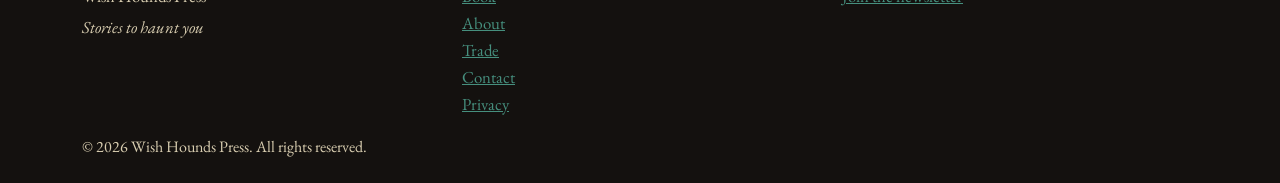
==== commit ac99116c: "Rewrite README in my own words and add validation screenshots - README: rewritten section by section" ====
--- a/about.html
+++ b/about.html
@@ -99,7 +99,6 @@
             <div class="col-lg-8">
               <div class="panel-light">
                 <h1 id="about-title">About Wish Hounds Press</h1>
-                <!-- TODO: this is draft copy. Edit it into your own words. -->
                 <p>
                   Wish Hounds Press is an independent imprint publishing horror
                   and dark fiction: stories to haunt you.
@@ -125,7 +124,6 @@
             <section class="col-lg-6" aria-labelledby="legend-title">
               <div class="panel-light h-100">
                 <h2 id="legend-title">The legend of the wish hounds</h2>
-                <!-- TODO: draft copy from general folklore. Check it and rewrite in your own voice. -->
                 <p>
                   In Devon folklore, the Wish or Wisht hounds are a pack of
                   spectral black dogs said to hunt across Dartmoor by night,
@@ -149,7 +147,6 @@
             <section class="col-lg-6" aria-labelledby="author-title">
               <div class="panel-light h-100">
                 <h2 id="author-title">About the author</h2>
-                <!-- TODO: draft bio. Check every detail, and add an author photo if you would like one. -->
                 <p>
                   Tabitha Potts is a writer and podcaster based in London. She is
                   the author of the gothic novel
@@ -271,26 +268,9 @@
             </ul>
           </div>
           <div class="col-md-4">
-            <!-- TODO: replace each # with the real profile address, and delete any you do not use -->
+            <!-- Links to the newsletter sign-up box on the About page -->
             <ul class="list-unstyled mb-0">
-              <li>
-                <a
-                  href="#"
-                  target="_blank"
-                  rel="noopener"
-                  aria-label="Wish Hounds Press on Instagram (opens in a new tab)"
-                  >Instagram</a
-                >
-              </li>
-              <li>
-                <a
-                  href="#"
-                  target="_blank"
-                  rel="noopener"
-                  aria-label="Wish Hounds Press on Facebook (opens in a new tab)"
-                  >Facebook</a
-                >
-              </li>
+              <li><a href="about.html#newsletter">Join the newsletter</a></li>
             </ul>
           </div>
         </div>
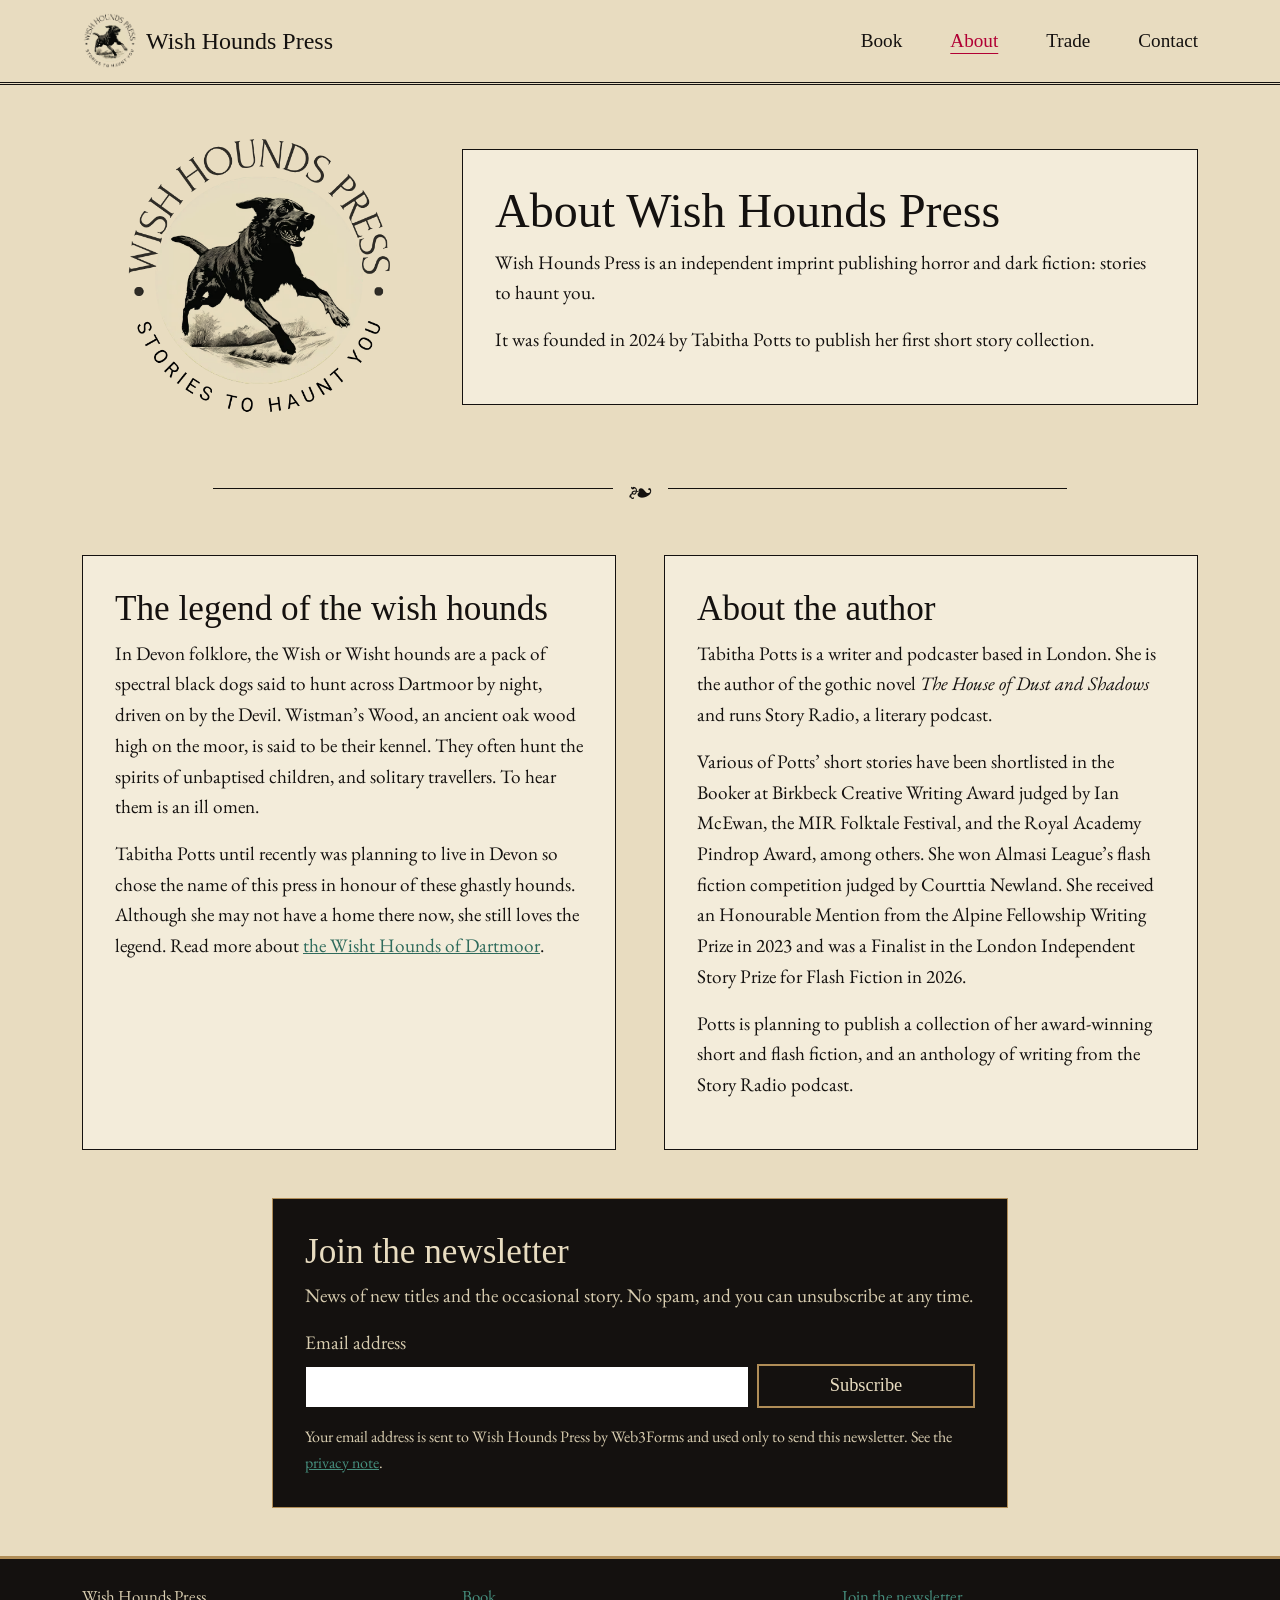
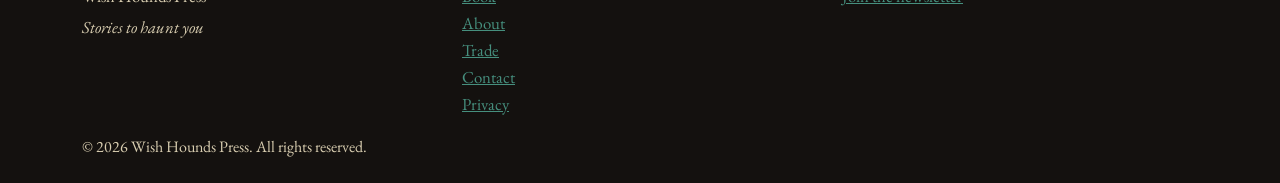
==== commit 482804ef: "Give the Invisible Works link descriptive text instead of 'here' Co-Authored-By: Claude Opus 5.5 <no" ====
--- a/about.html
+++ b/about.html
@@ -135,11 +135,11 @@
                 <p>
                   Tabitha Potts until recently was planning to live in Devon so chose the name of
                   this press in honour of these ghastly hounds. Although she may
-                  not have a home there now, she still loves the legend. You can
-                  read more about the hounds
+                  not have a home there now, she still loves the legend.
+                  Read more about
                   <a
                     href="https://www.invisibleworks.co.uk/the-wisht-hunt-of-dartmoor/"
-                    >here</a>.
+                    >the Wisht Hounds of Dartmoor</a>.
                 </p>
               </div>
             </section>
